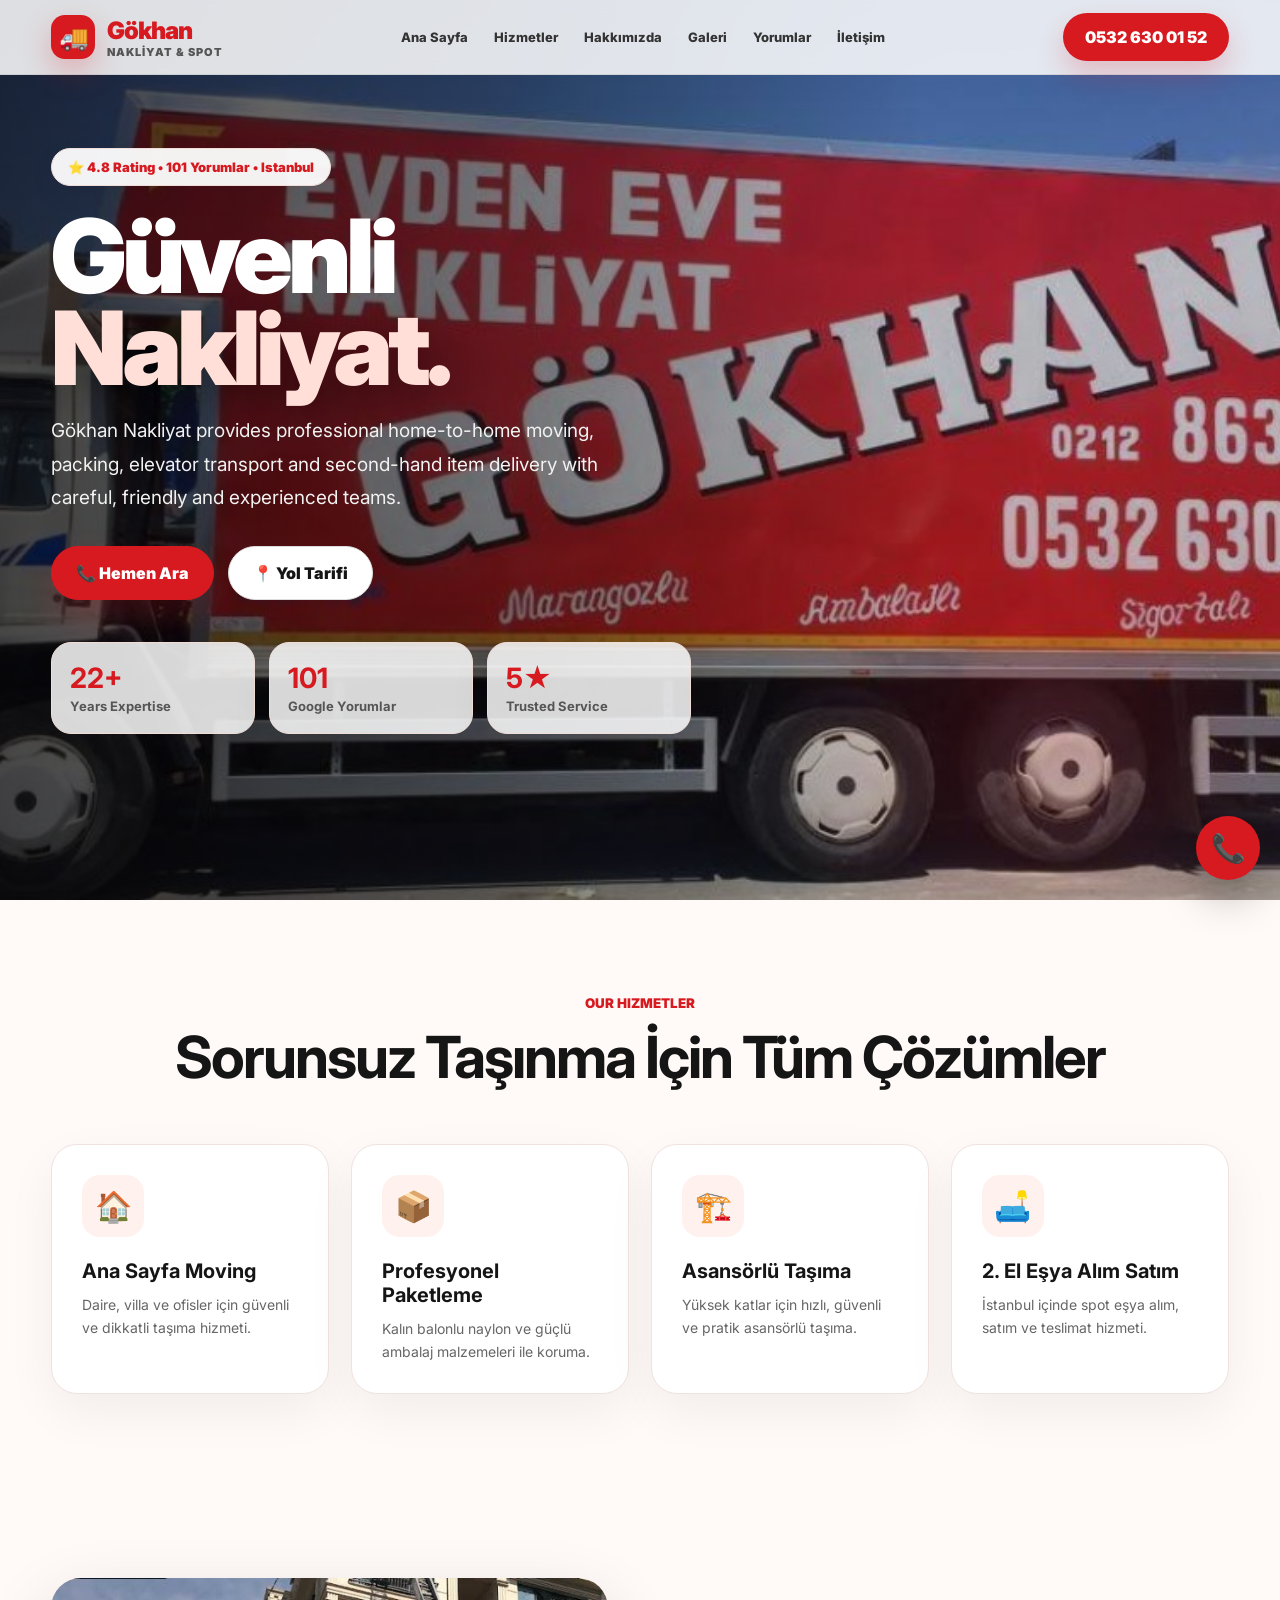
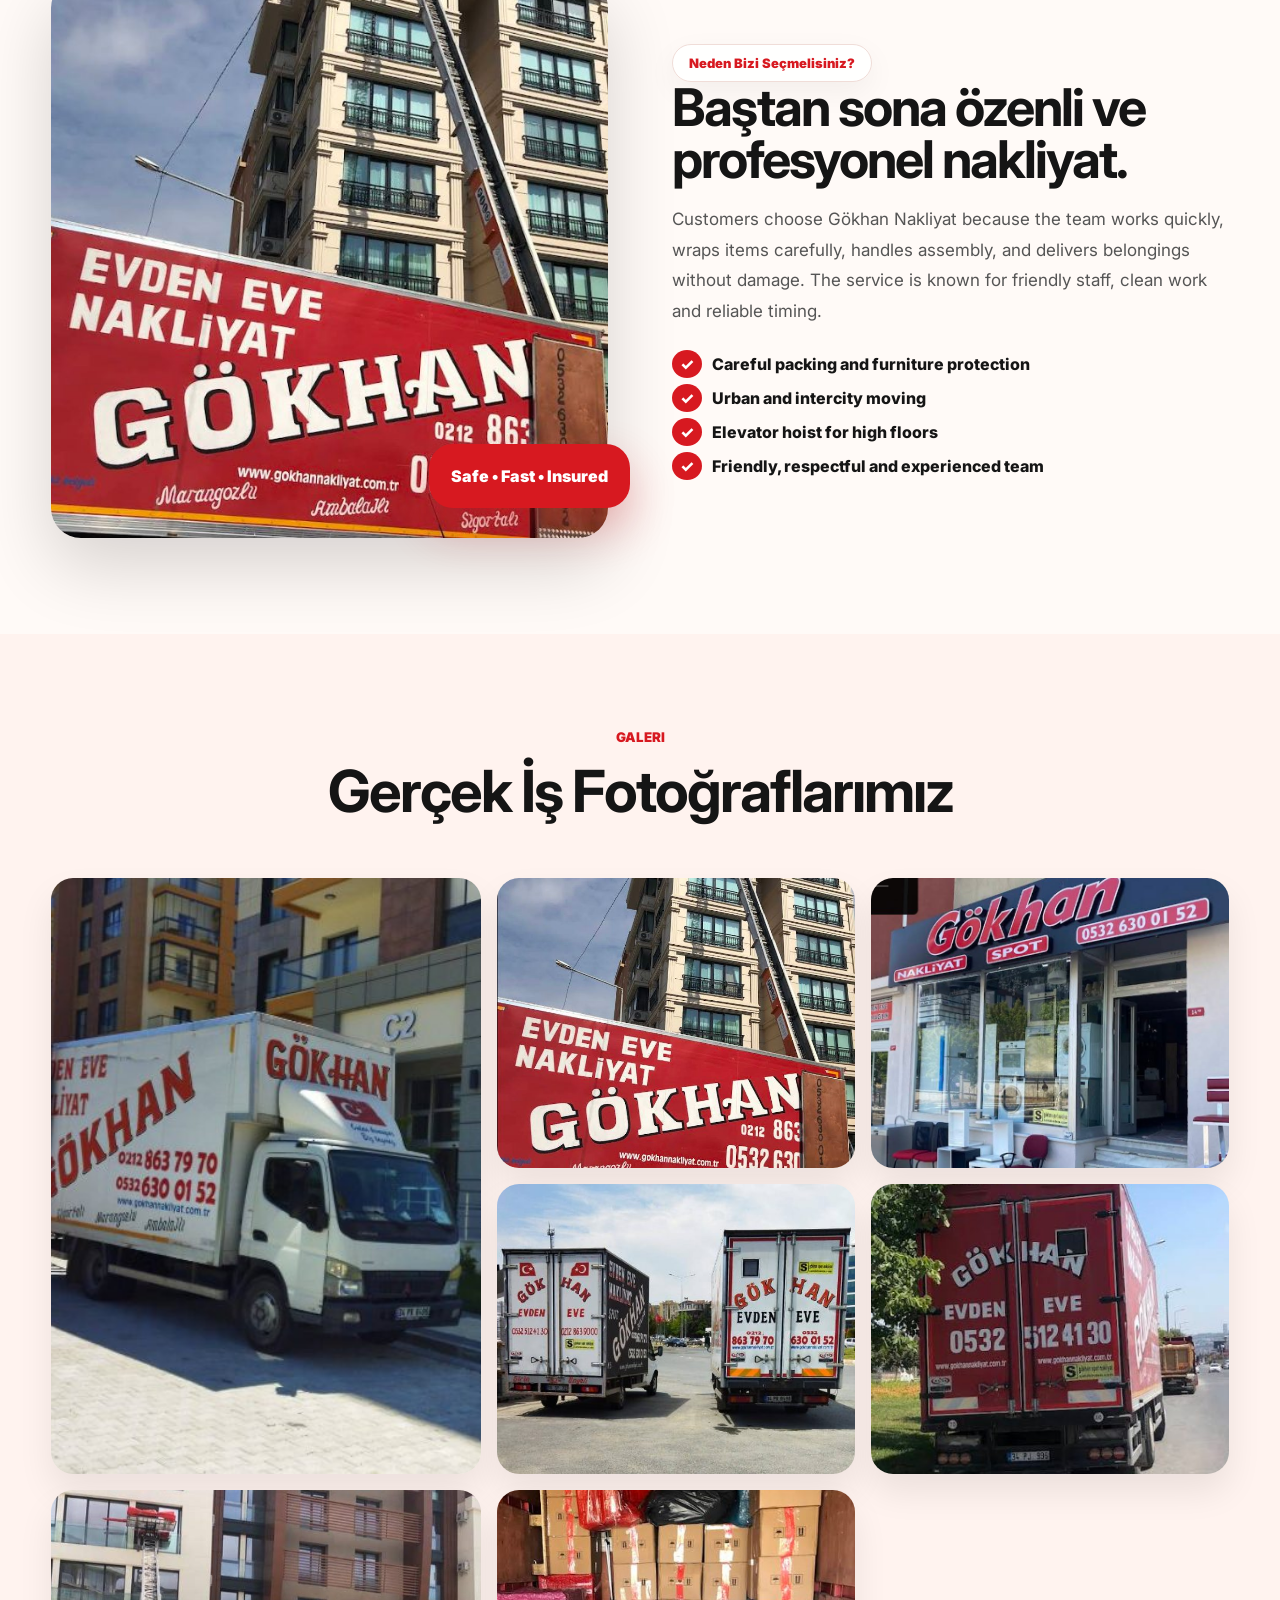
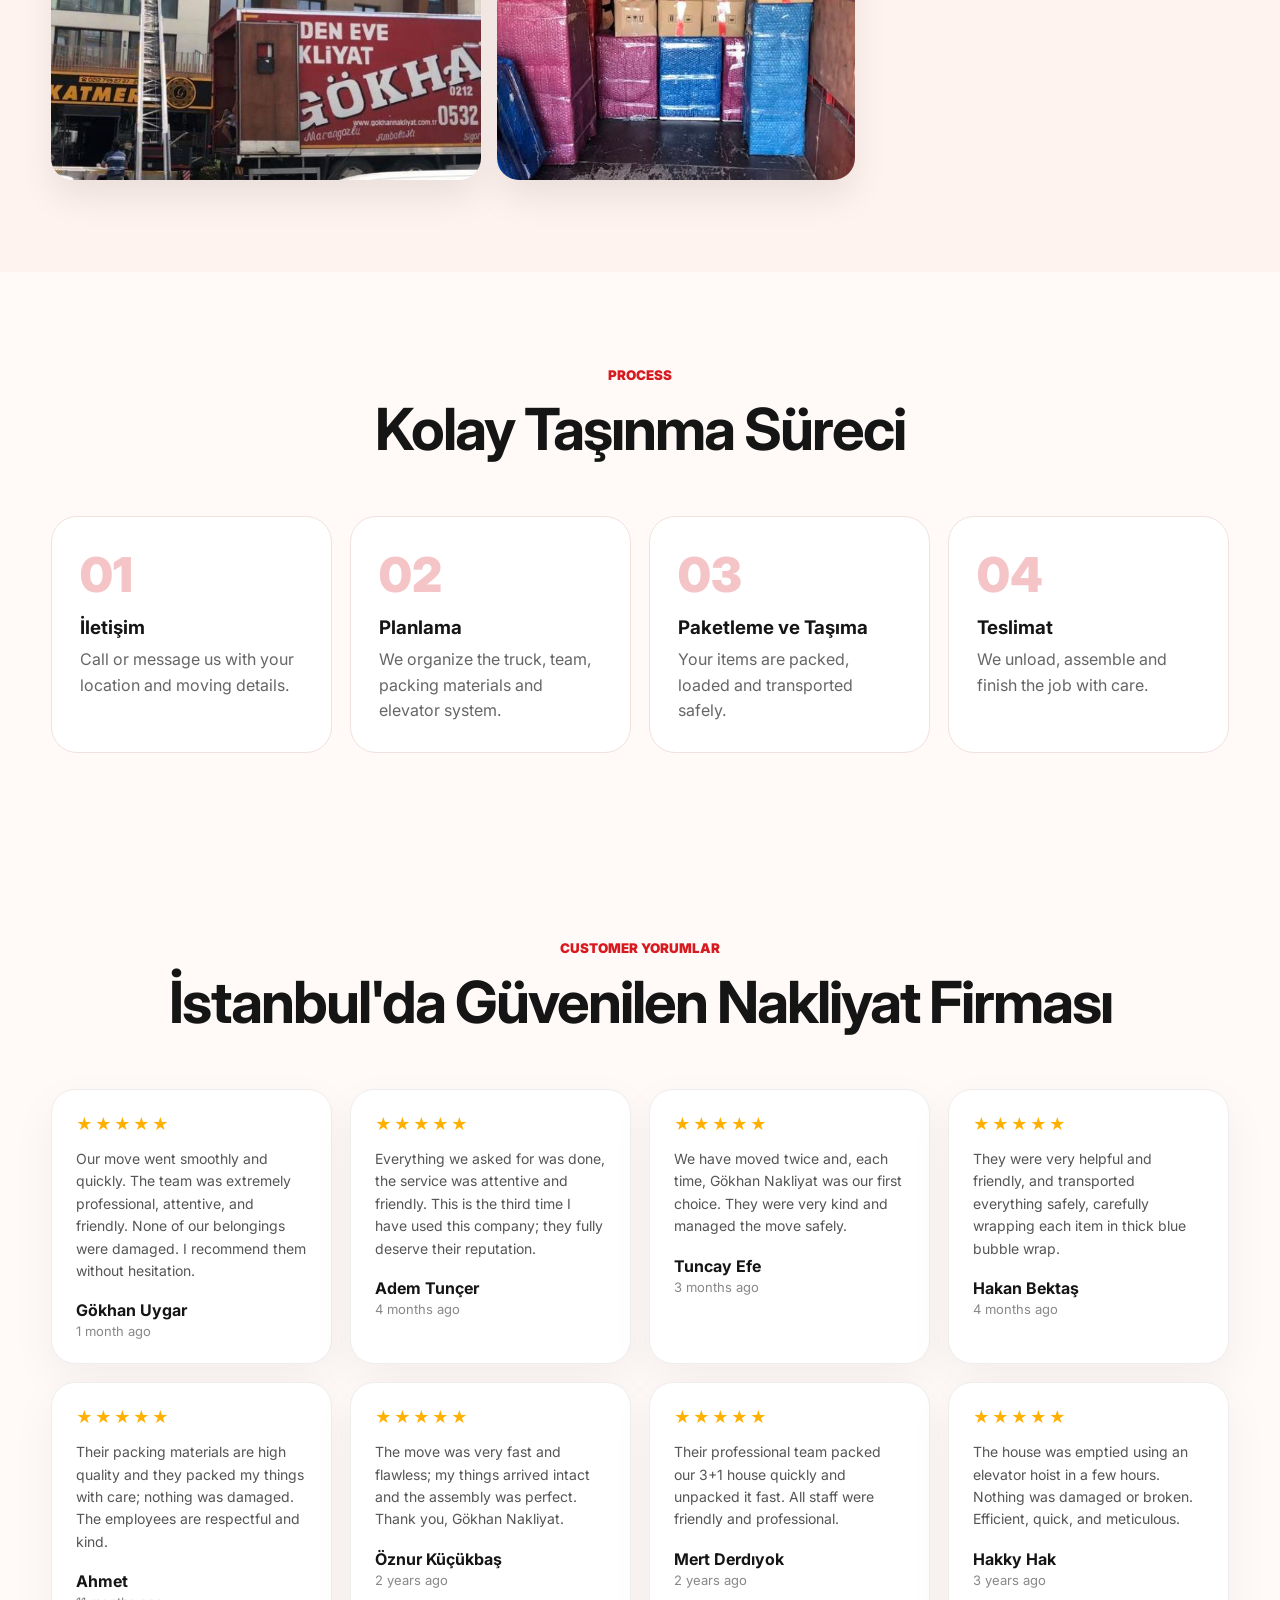
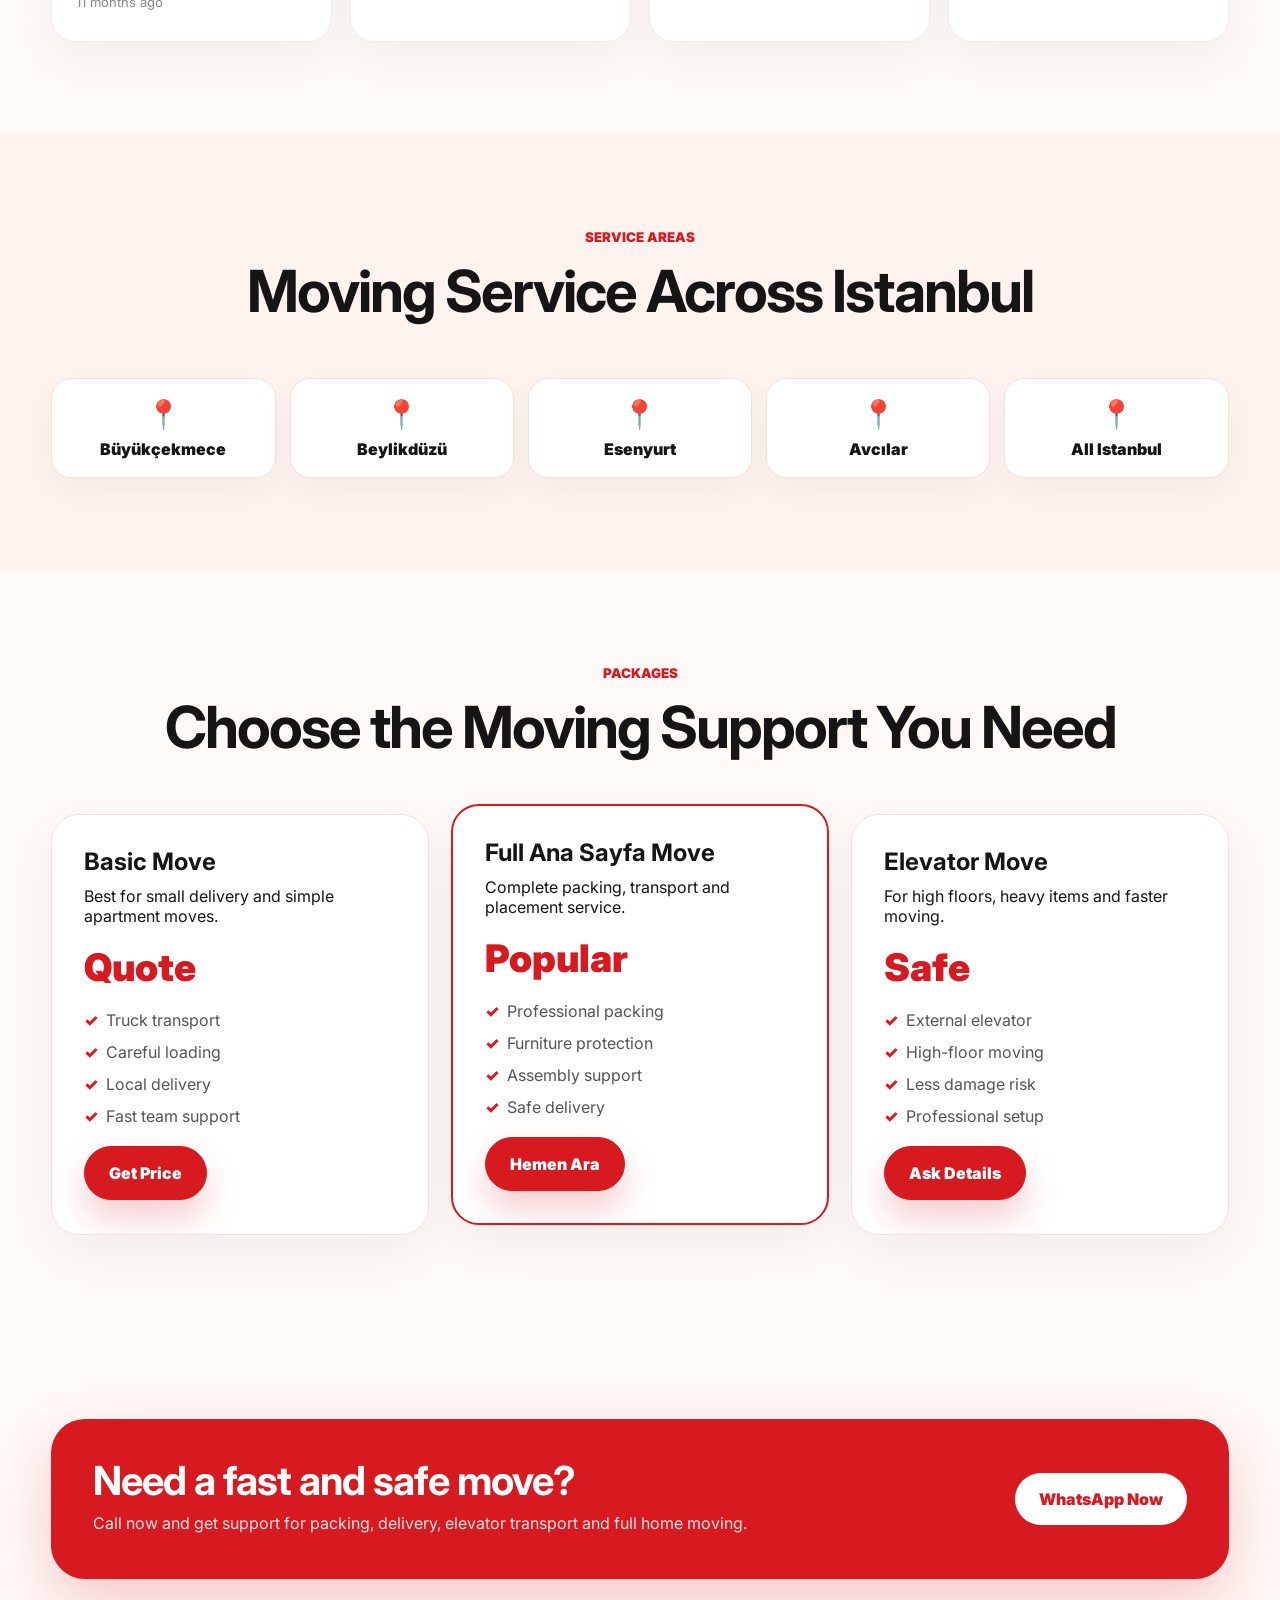
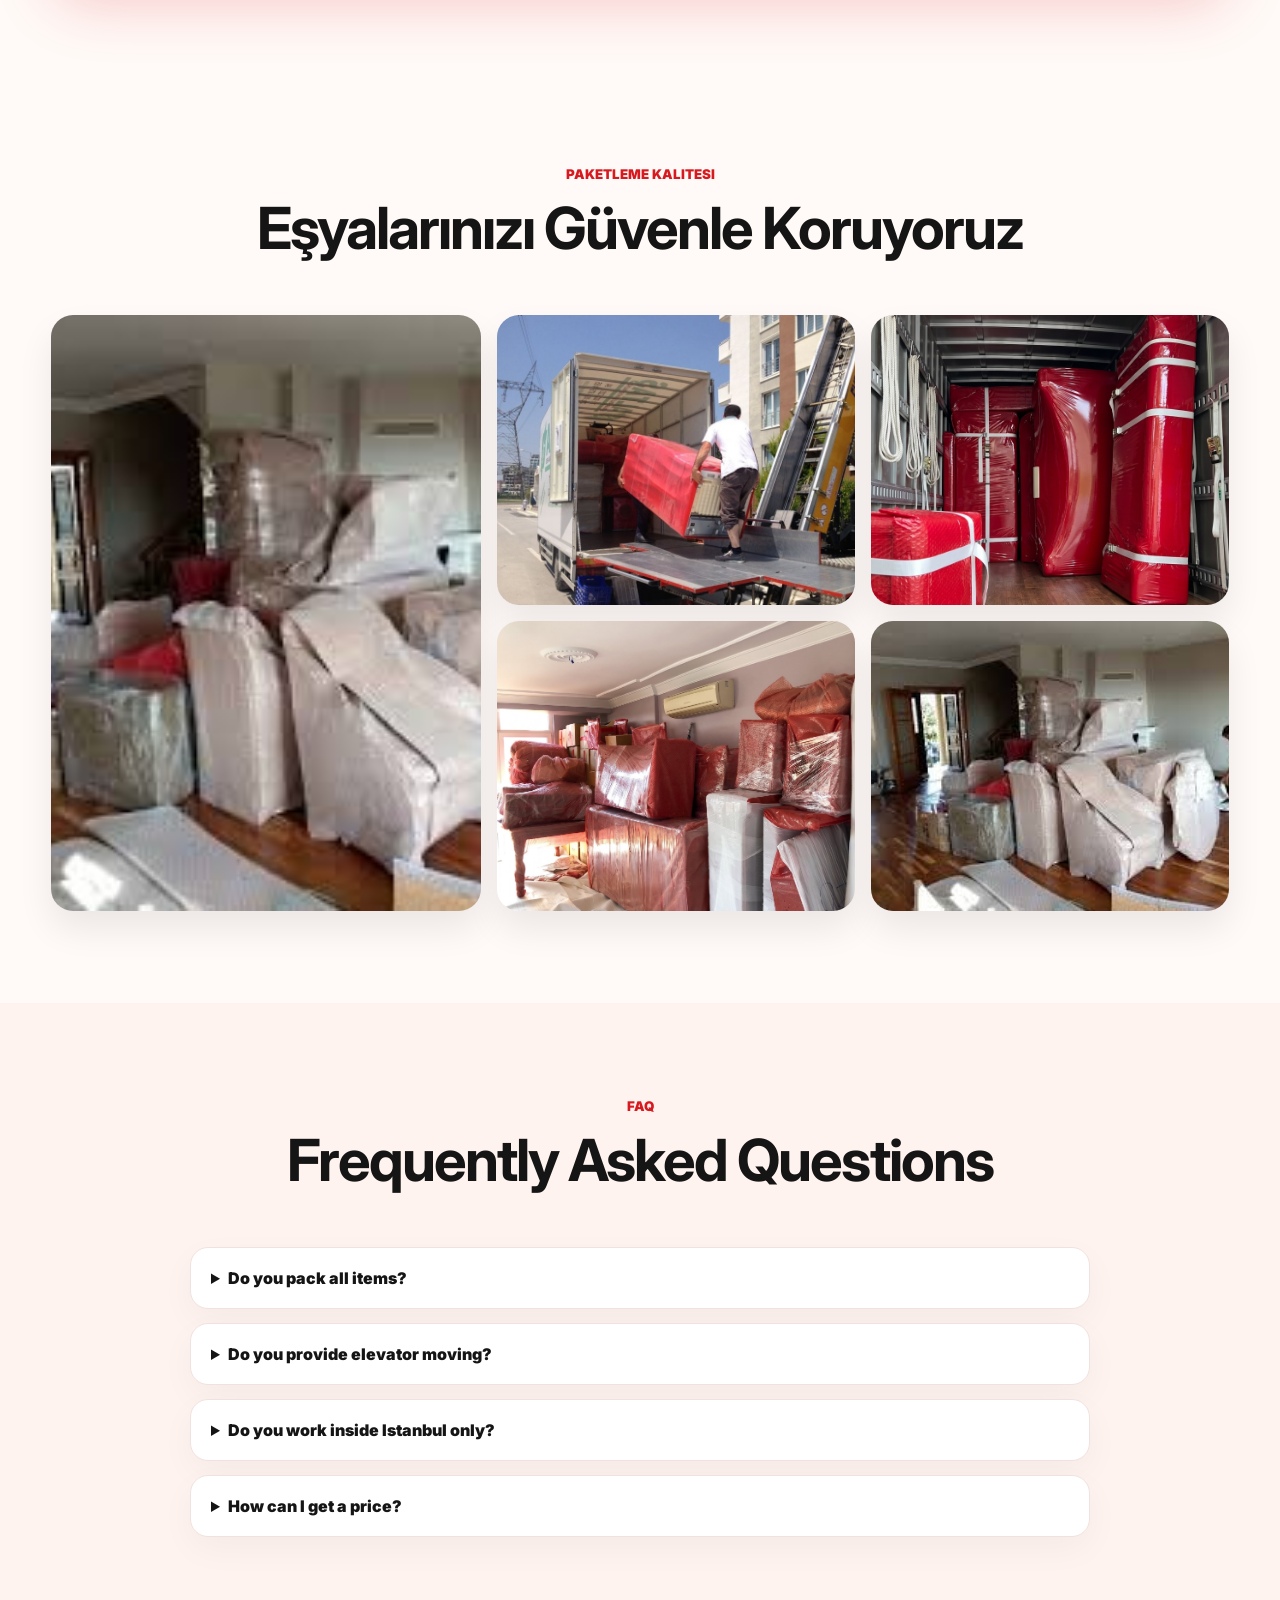
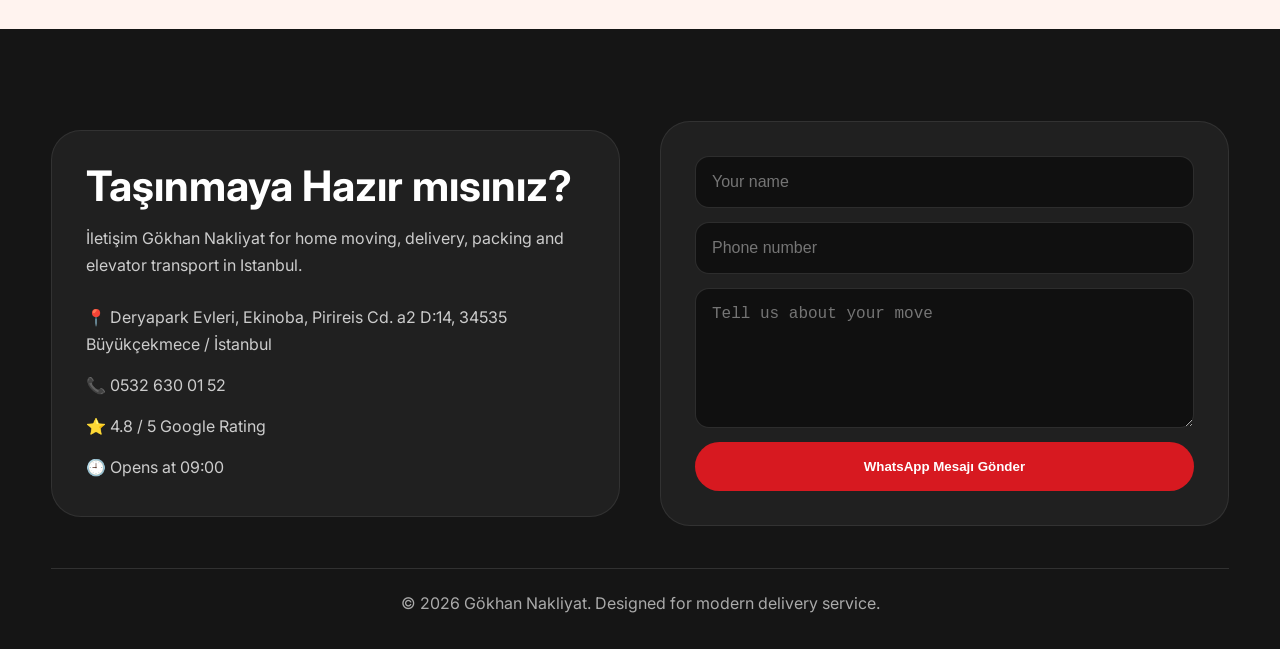
==== index.html @ d42da549 "Add files via upload" ====
<!DOCTYPE html>
<html lang="en">
<head>
<meta charset="UTF-8">
<meta name="viewport" content="width=device-width, initial-scale=1.0">
<title>Gökhan Nakliyat | Moving & Teslimaty Service</title>
<style>
@import url('https://fonts.googleapis.com/css2?family=Inter:wght@400;600;700;800;900&display=swap');
*{margin:0;padding:0;box-sizing:border-box}
html{scroll-behavior:smooth}
body{font-family:Inter,Arial,sans-serif;background:#fffaf7;color:#151515;overflow-x:hidden}
a{text-decoration:none;color:inherit}
.container{width:min(1180px,92%);margin:auto}
.progress{position:fixed;top:0;left:0;height:4px;width:0;background:linear-gradient(90deg,#d71920,#ffb000);z-index:100}
.navbar{position:fixed;top:0;left:0;width:100%;z-index:90;background:rgba(255,255,255,.86);backdrop-filter:blur(18px);border-bottom:1px solid rgba(0,0,0,.08)}
.nav{height:74px;display:flex;align-items:center;justify-content:space-between;gap:20px}
.logo{display:flex;align-items:center;gap:12px;font-weight:900;font-size:24px;color:#d71920;letter-spacing:-1px}
.logo-icon{width:44px;height:44px;border-radius:14px;background:#d71920;color:#fff;display:grid;place-items:center;box-shadow:0 12px 30px rgba(215,25,32,.25);animation:float 2.5s ease-in-out infinite}
.logo small{display:block;color:#555;font-size:11px;letter-spacing:1px}
.links{display:flex;gap:26px;font-size:13px;font-weight:800;color:#333}
.links a:hover{color:#d71920}
.phone{padding:14px 22px;border-radius:999px;background:#d71920;color:white;font-weight:900;box-shadow:0 14px 30px rgba(215,25,32,.22)}
.menu{display:none;border:0;background:#d71920;color:white;width:44px;height:44px;border-radius:13px;font-size:22px}
.hero{min-height:100vh;position:relative;display:flex;align-items:center;padding-top:74px;background:linear-gradient(90deg,rgba(0,0,0,.72) 0%,rgba(0,0,0,.52) 38%,rgba(0,0,0,.22) 72%),url('[data-uri]') center/cover no-repeat;overflow:hidden}
.hero::before{content:"";position:absolute;inset:auto -10% -20% auto;width:55vw;height:55vw;border-radius:50%;background:radial-gradient(circle,rgba(215,25,32,.18),transparent 60%);animation:pulse 5s infinite alternate}
.hero-content{position:relative;max-width:650px;padding:70px 0}
.kicker{display:inline-flex;gap:10px;align-items:center;background:rgba(255,255,255,.94);border:1px solid #f0ddd8;border-radius:999px;padding:10px 16px;color:#d71920;font-weight:900;font-size:13px;box-shadow:0 10px 30px rgba(0,0,0,.05)}
h1{font-size:clamp(52px,8vw,104px);line-height:.9;letter-spacing:-5px;margin:24px 0 20px;font-weight:900}
h1{color:#fff}h1 span{color:#ffdfd8;display:block;text-shadow:0 12px 40px rgba(0,0,0,.35)}
.hero p{font-size:19px;line-height:1.75;color:#f1f1f1;max-width:560px}
.actions{display:flex;gap:14px;margin-top:32px;flex-wrap:wrap}
.btn{display:inline-flex;align-items:center;justify-content:center;gap:10px;padding:16px 24px;border-radius:999px;font-weight:900;border:1px solid #ddd;background:white;transition:.25s}
.btn.primary{background:#d71920;color:white;border-color:#d71920;box-shadow:0 18px 35px rgba(215,25,32,.22)}
.btn:hover{transform:translateY(-4px)}
.stats{display:grid;grid-template-columns:repeat(3,1fr);gap:14px;margin-top:42px;max-width:640px}
.stat{background:rgba(255,255,255,.84);border:1px solid #f0ddd8;border-radius:20px;padding:18px;box-shadow:0 18px 45px rgba(0,0,0,.06)}
.stat strong{display:block;font-size:28px;color:#d71920}.stat span{color:#555;font-weight:700;font-size:13px}
section{padding:92px 0}
.title{text-align:center;margin-bottom:52px}.title small{color:#d71920;font-weight:900;text-transform:uppercase}.title h2{font-size:clamp(34px,5vw,58px);letter-spacing:-2px;margin-top:10px}
.services{display:grid;grid-template-columns:repeat(4,1fr);gap:22px}
.service{background:white;border:1px solid #f0e2df;border-radius:26px;padding:30px;box-shadow:0 18px 50px rgba(0,0,0,.055);transition:.3s}
.service:hover{transform:translateY(-12px);box-shadow:0 30px 60px rgba(215,25,32,.12)}
.icon{width:62px;height:62px;border-radius:18px;background:#fff1ee;color:#d71920;display:grid;place-items:center;font-size:30px;margin-bottom:22px}
.service h3{font-size:20px;margin-bottom:10px}.service p{color:#666;line-height:1.65;font-size:14px}
.about{display:grid;grid-template-columns:1fr 1fr;gap:64px;align-items:center}
.about-img{position:relative}.about-img img{width:100%;height:560px;object-fit:cover;border-radius:30px;box-shadow:0 28px 70px rgba(0,0,0,.16)}
.badge{position:absolute;right:-22px;bottom:34px;background:#d71920;color:white;border-radius:24px;padding:22px;box-shadow:0 20px 45px rgba(215,25,32,.3);font-weight:900}
.about h2{font-size:52px;line-height:1;letter-spacing:-2px;margin-bottom:18px}.about p{color:#555;line-height:1.8;font-size:17px}
.checks{display:grid;gap:14px;margin-top:28px}.checks li{list-style:none;font-weight:800}.checks li::before{content:"✓";background:#d71920;color:white;border-radius:50%;padding:4px 8px;margin-right:10px}
.gallery-wrap{background:#fff3ef}
.gallery{display:grid;grid-template-columns:1.2fr 1fr 1fr;gap:16px}
.gallery img{width:100%;height:290px;object-fit:cover;border-radius:22px;box-shadow:0 18px 35px rgba(0,0,0,.08);transition:.35s}
.gallery img:first-child{grid-row:span 2;height:596px}
.gallery img:hover{transform:scale(1.035);box-shadow:0 28px 60px rgba(0,0,0,.16)}
.process{display:grid;grid-template-columns:repeat(4,1fr);gap:18px}
.step{position:relative;background:#fff;border:1px solid #f0e2df;border-radius:26px;padding:28px;min-height:220px}
.num{font-size:48px;color:#d71920;font-weight:900;opacity:.25}.step h3{margin:12px 0 8px}.step p{color:#666;line-height:1.6}
.reviews{display:grid;grid-template-columns:repeat(4,1fr);gap:18px}
.review{background:white;border:1px solid #eee;border-radius:24px;padding:24px;box-shadow:0 16px 45px rgba(0,0,0,.05);min-height:260px;transition:.3s}
.review:hover{transform:translateY(-10px)}.stars{color:#ffb000;letter-spacing:2px;margin-bottom:14px}.review p{color:#555;line-height:1.6;font-size:14px}.review-foot{margin-top:18px;display:grid;gap:3px}.review-foot span{color:#888;font-size:13px}
.contact{background:#151515;color:white;padding-bottom:36px}
.contact-grid{display:grid;grid-template-columns:1fr 1fr;gap:40px;align-items:center}
.contact-card{background:#202020;border:1px solid rgba(255,255,255,.08);border-radius:30px;padding:34px}
.contact-card h2{font-size:42px;line-height:1;margin-bottom:18px}.contact-card p{color:#ccc;line-height:1.7}
.info{display:grid;gap:14px;margin-top:24px;color:#eee}
.form{display:grid;gap:14px}input,textarea{width:100%;padding:16px;border-radius:14px;border:1px solid rgba(255,255,255,.12);background:#101010;color:white;font-size:16px}textarea{min-height:140px}button{border:0;border-radius:999px;padding:17px;background:#d71920;color:white;font-weight:900;cursor:pointer}
footer{margin-top:42px;padding-top:24px;border-top:1px solid rgba(255,255,255,.12);color:#aaa;text-align:center}
.float-call{position:fixed;right:20px;bottom:20px;z-index:95;width:64px;height:64px;border-radius:50%;background:#d71920;color:white;display:grid;place-items:center;font-size:28px;box-shadow:0 0 0 0 rgba(215,25,32,.55),0 18px 40px rgba(0,0,0,.25);animation:ring 1.8s infinite}
.reveal{opacity:0;transform:translateY(38px);transition:.8s cubic-bezier(.2,.8,.2,1)}.reveal.show{opacity:1;transform:translateY(0)}
@keyframes float{0%,100%{transform:translateY(0)}50%{transform:translateY(-7px)}}
@keyframes pulse{from{transform:scale(.9);opacity:.55}to{transform:scale(1.08);opacity:1}}
@keyframes ring{70%{box-shadow:0 0 0 22px rgba(215,25,32,0),0 18px 40px rgba(0,0,0,.25)}}
@media(max-width:900px){
 .links{position:absolute;top:74px;left:16px;right:16px;display:grid;padding:14px;background:white;border:1px solid #eee;border-radius:20px;box-shadow:0 20px 45px rgba(0,0,0,.12);opacity:0;pointer-events:none;transform:translateY(-12px);transition:.25s}
 .links.open{opacity:1;pointer-events:auto;transform:translateY(0)}.links a{padding:13px;border-radius:12px;background:#fff3ef}.menu{display:block}.phone{display:none}
 .hero{background:linear-gradient(180deg,rgba(0,0,0,.25) 0%,rgba(0,0,0,.55) 46%,rgba(0,0,0,.82) 100%),url('[data-uri]') center top/cover no-repeat;align-items:flex-end;min-height:100vh}
 .hero-content{padding:340px 0 45px}h1{font-size:48px;letter-spacing:-2px}.hero p{font-size:15px}
 .actions{display:grid}.btn{width:100%}.stats{grid-template-columns:1fr 1fr}section{padding:60px 0}
 .services,.process,.reviews{grid-template-columns:1fr}.about,.contact-grid{grid-template-columns:1fr;gap:28px}.about h2{font-size:36px}.about-img img{height:420px}.badge{right:14px;bottom:14px}
 .gallery{grid-template-columns:1fr}.gallery img,.gallery img:first-child{height:250px;grid-row:auto}
 .reviews{display:flex;overflow-x:auto;scroll-snap-type:x mandatory;padding-bottom:14px}.review{flex:0 0 86%;scroll-snap-align:start}
}
@media(max-width:420px){.container{width:min(100% - 28px,520px)}.hero-content{padding-top:285px}.stats{grid-template-columns:1fr}.title h2{font-size:30px}}

.areas{display:grid;grid-template-columns:repeat(5,1fr);gap:14px}
.area{background:white;border:1px solid #f0e2df;border-radius:20px;padding:18px;text-align:center;font-weight:900;box-shadow:0 12px 35px rgba(0,0,0,.04)}
.area span{display:block;font-size:28px;margin-bottom:8px}
.pricing{display:grid;grid-template-columns:repeat(3,1fr);gap:22px}
.price-card{background:white;border:1px solid #f0e2df;border-radius:28px;padding:32px;box-shadow:0 18px 50px rgba(0,0,0,.055);position:relative;overflow:hidden}
.price-card.featured{border:2px solid #d71920;transform:translateY(-10px)}
.price-card h3{font-size:24px;margin-bottom:10px}.price-card .price{font-size:38px;font-weight:900;color:#d71920;margin:18px 0}.price-card ul{display:grid;gap:12px;margin:20px 0}.price-card li{list-style:none;color:#555}.price-card li:before{content:'✓';color:#d71920;font-weight:900;margin-right:8px}
.faq{display:grid;gap:14px;max-width:900px;margin:auto}
.faq details{background:white;border:1px solid #f0e2df;border-radius:18px;padding:20px;box-shadow:0 12px 35px rgba(0,0,0,.04)}
.faq summary{font-weight:900;cursor:pointer}.faq p{margin-top:12px;color:#555;line-height:1.7}
.cta-strip{background:#d71920;color:white;border-radius:34px;padding:42px;display:flex;align-items:center;justify-content:space-between;gap:25px;box-shadow:0 24px 60px rgba(215,25,32,.22)}
.cta-strip h2{font-size:40px;line-height:1;letter-spacing:-1px}.cta-strip p{color:#ffe5e5;margin-top:10px;line-height:1.6}
.cta-strip .btn{background:white;color:#d71920;border:0;white-space:nowrap}
@media(max-width:900px){.areas{grid-template-columns:1fr 1fr}.pricing{grid-template-columns:1fr}.price-card.featured{transform:none}.cta-strip{display:grid;text-align:center}.cta-strip h2{font-size:30px}}


/* FINAL MOBILE HERO FIX: clear top truck image + structured content */
@media(max-width:760px){
  .navbar{background:rgba(255,255,255,.96)}
  .nav{height:66px}
  .hero{
    min-height:auto !important;
    display:block !important;
    padding-top:66px !important;
    background:none !important;
    background-color:#fffaf7 !important;
    overflow:visible !important;
  }
  .hero::before{
    content:"" !important;
    position:relative !important;
    display:block !important;
    inset:auto !important;
    width:100% !important;
    height:360px !important;
    border-radius:0 0 30px 30px !important;
    background:
      linear-gradient(180deg,rgba(0,0,0,.03),rgba(0,0,0,.18)),
      url('[data-uri]') center center/cover no-repeat !important;
    filter:blur(0px) !important;
    animation:none !important;
    box-shadow:0 22px 45px rgba(0,0,0,.16);
  }
  .hero::after{
    display:none !important;
  }
  .hero .container{
    width:100% !important;
  }
  .hero-content{
    width:calc(100% - 28px) !important;
    max-width:520px !important;
    margin:-64px auto 0 !important;
    padding:24px 18px 34px !important;
    background:rgba(255,255,255,.96);
    border:1px solid #f0e2df;
    border-radius:26px;
    box-shadow:0 24px 60px rgba(0,0,0,.16);
  }
  .hero h1{
    color:#151515 !important;
    font-size:42px !important;
    line-height:.96 !important;
    letter-spacing:-2px !important;
    margin:16px 0 14px !important;
  }
  .hero h1 span{
    color:#d71920 !important;
    text-shadow:none !important;
  }
  .hero p{
    color:#444 !important;
    font-size:15px !important;
    line-height:1.65 !important;
  }
  .kicker{
    font-size:11px !important;
    padding:9px 12px !important;
    box-shadow:none !important;
  }
  .actions{
    display:grid !important;
    grid-template-columns:1fr !important;
    gap:10px !important;
    margin-top:22px !important;
  }
  .stats{
    grid-template-columns:1fr 1fr 1fr !important;
    gap:8px !important;
    margin-top:20px !important;
  }
  .stat{
    border-radius:16px !important;
    padding:12px 8px !important;
    text-align:center !important;
  }
  .stat strong{
    font-size:22px !important;
  }
  .stat span{
    font-size:10px !important;
  }
  .title h2{
    font-size:30px !important;
    line-height:1.08 !important;
  }
  section{
    padding:54px 0 !important;
  }
  .services,
  .process,
  .pricing,
  .contact-grid{
    grid-template-columns:1fr !important;
  }
  .service{
    display:grid !important;
    grid-template-columns:62px 1fr !important;
    gap:14px !important;
    align-items:center !important;
    padding:18px !important;
  }
  .service .icon{
    margin:0 !important;
    width:56px !important;
    height:56px !important;
  }
  .about{
    grid-template-columns:1fr !important;
  }
  .about-img img{
    height:330px !important;
    border-radius:22px !important;
  }
  .gallery{
    grid-template-columns:1fr !important;
  }
  .gallery img,
  .gallery img:first-child{
    height:245px !important;
    grid-row:auto !important;
    object-fit:cover !important;
  }
  .reviews{
    display:flex !important;
    overflow-x:auto !important;
    gap:14px !important;
    scroll-snap-type:x mandatory !important;
    padding-bottom:14px !important;
  }
  .review{
    flex:0 0 86% !important;
    scroll-snap-align:start !important;
  }
  .cta-strip{
    padding:28px 18px !important;
    border-radius:24px !important;
  }
  .cta-strip h2{
    font-size:28px !important;
  }
  .float-call{
    width:58px !important;
    height:58px !important;
    right:16px !important;
    bottom:16px !important;
  }
}

@media(max-width:390px){
  .hero::before{
    height:285px !important;
  }
  .hero-content{
    margin-top:-52px !important;
  }
  .hero h1{
    font-size:36px !important;
  }
  .stats{
    grid-template-columns:1fr !important;
  }
}


/* SERVICE CARD MOBILE TEXT FIX */
@media(max-width:760px){
  #services .title small{
    color:#d71920 !important;
    font-size:12px !important;
    letter-spacing:.8px !important;
  }
  #services .title h2{
    color:#151515 !important;
    font-size:29px !important;
    line-height:1.12 !important;
    max-width:340px !important;
    margin:10px auto 0 !important;
  }
  #services .service{
    background:#fff !important;
    border:1px solid #f1ded9 !important;
    box-shadow:0 14px 38px rgba(0,0,0,.07) !important;
  }
  #services .service h3{
    font-size:17px !important;
    line-height:1.2 !important;
    color:#151515 !important;
    margin-bottom:5px !important;
  }
  #services .service p{
    color:#555 !important;
    font-size:13px !important;
    line-height:1.55 !important;
  }
}

</style>
</head>
<body>
<div class="progress" id="progress"></div>
<a class="float-call" href="tel:+905326300152">📞</a>
<header class="navbar">
  <div class="container nav">
    <a class="logo" href="#"><div class="logo-icon">🚚</div><div>Gökhan<small>NAKLİYAT & SPOT</small></div></a>
    <button class="menu" id="menu">☰</button>
    <nav class="links" id="links">
      <a href="#home">Ana Sayfa</a><a href="#services">Hizmetler</a><a href="#about">Hakkımızda</a><a href="#gallery">Galeri</a><a href="#reviews">Yorumlar</a><a href="#contact">İletişim</a>
    </nav>
    <a class="phone" href="tel:+905326300152">0532 630 01 52</a>
  </div>
</header>

<main>
<section class="hero" id="home">
  <div class="container">
    <div class="hero-content reveal">
      <div class="kicker">⭐ 4.8 Rating • 101 Yorumlar • Istanbul</div>
      <h1>Güvenli <span>Nakliyat.</span></h1>
      <p>Gökhan Nakliyat provides professional home-to-home moving, packing, elevator transport and second-hand item delivery with careful, friendly and experienced teams.</p>
      <div class="actions">
        <a class="btn primary" href="tel:+905326300152">📞 Hemen Ara</a>
        <a class="btn" href="https://maps.google.com/?q=G%C3%B6khan+nakliyat+spot+2+el+e%C5%9Fya+al%C4%B1m+sat%C4%B1m" target="_blank">📍 Yol Tarifi</a>
      </div>
      <div class="stats">
        <div class="stat"><strong>22+</strong><span>Years Expertise</span></div>
        <div class="stat"><strong>101</strong><span>Google Yorumlar</span></div>
        <div class="stat"><strong>5★</strong><span>Trusted Service</span></div>
      </div>
    </div>
  </div>
</section>

<section id="services">
 <div class="container">
  <div class="title reveal"><small>Our Hizmetler</small><h2>Sorunsuz Taşınma İçin Tüm Çözümler</h2></div>
  <div class="services">
    <article class="service reveal"><div class="icon">🏠</div><h3>Ana Sayfa Moving</h3><p>Daire, villa ve ofisler için güvenli ve dikkatli taşıma hizmeti.</p></article>
    <article class="service reveal"><div class="icon">📦</div><h3>Profesyonel Paketleme</h3><p>Kalın balonlu naylon ve güçlü ambalaj malzemeleri ile koruma.</p></article>
    <article class="service reveal"><div class="icon">🏗️</div><h3>Asansörlü Taşıma</h3><p>Yüksek katlar için hızlı, güvenli ve pratik asansörlü taşıma.</p></article>
    <article class="service reveal"><div class="icon">🛋️</div><h3>2. El Eşya Alım Satım</h3><p>İstanbul içinde spot eşya alım, satım ve teslimat hizmeti.</p></article>
  </div>
 </div>
</section>

<section id="about">
 <div class="container about">
  <div class="about-img reveal">
    <img src="[data-uri]" alt="Gökhan Nakliyat truck with elevator service">
    <div class="badge">Safe • Fast • Insured</div>
  </div>
  <div class="reveal">
    <div class="kicker">Neden Bizi Seçmelisiniz?</div>
    <h2>Baştan sona özenli ve profesyonel nakliyat.</h2>
    <p>Customers choose Gökhan Nakliyat because the team works quickly, wraps items carefully, handles assembly, and delivers belongings without damage. The service is known for friendly staff, clean work and reliable timing.</p>
    <ul class="checks">
      <li>Careful packing and furniture protection</li>
      <li>Urban and intercity moving</li>
      <li>Elevator hoist for high floors</li>
      <li>Friendly, respectful and experienced team</li>
    </ul>
  </div>
 </div>
</section>

<section class="gallery-wrap" id="gallery">
 <div class="container">
  <div class="title reveal"><small>Galeri</small><h2>Gerçek İş Fotoğraflarımız</h2></div>
  <div class="gallery"><img class="reveal" src="[data-uri]" alt="Gökhan Nakliyat service photo">
<img class="reveal" src="[data-uri]" alt="Gökhan Nakliyat service photo">
<img class="reveal" src="[data-uri]" alt="Gökhan Nakliyat service photo">
<img class="reveal" src="[data-uri]" alt="Gökhan Nakliyat service photo">
<img class="reveal" src="[data-uri]" alt="Gökhan Nakliyat service photo">
<img class="reveal" src="[data-uri]" alt="Gökhan Nakliyat service photo">
<img class="reveal" src="[data-uri]" alt="Gökhan Nakliyat service photo"></div>
 </div>
</section>

<section>
 <div class="container">
  <div class="title reveal"><small>Process</small><h2>Kolay Taşınma Süreci</h2></div>
  <div class="process">
    <div class="step reveal"><div class="num">01</div><h3>İletişim</h3><p>Call or message us with your location and moving details.</p></div>
    <div class="step reveal"><div class="num">02</div><h3>Planlama</h3><p>We organize the truck, team, packing materials and elevator system.</p></div>
    <div class="step reveal"><div class="num">03</div><h3>Paketleme ve Taşıma</h3><p>Your items are packed, loaded and transported safely.</p></div>
    <div class="step reveal"><div class="num">04</div><h3>Teslimat</h3><p>We unload, assemble and finish the job with care.</p></div>
  </div>
 </div>
</section>

<section id="reviews">
 <div class="container">
  <div class="title reveal"><small>Customer Yorumlar</small><h2>İstanbul'da Güvenilen Nakliyat Firması</h2></div>
  <div class="reviews">
      <article class="review reveal">
        <div class="stars">★★★★★</div>
        <p>Our move went smoothly and quickly. The team was extremely professional, attentive, and friendly. None of our belongings were damaged. I recommend them without hesitation.</p>
        <div class="review-foot"><strong>Gökhan Uygar</strong><span>1 month ago</span></div>
      </article>

      <article class="review reveal">
        <div class="stars">★★★★★</div>
        <p>Everything we asked for was done, the service was attentive and friendly. This is the third time I have used this company; they fully deserve their reputation.</p>
        <div class="review-foot"><strong>Adem Tunçer</strong><span>4 months ago</span></div>
      </article>

      <article class="review reveal">
        <div class="stars">★★★★★</div>
        <p>We have moved twice and, each time, Gökhan Nakliyat was our first choice. They were very kind and managed the move safely.</p>
        <div class="review-foot"><strong>Tuncay Efe</strong><span>3 months ago</span></div>
      </article>

      <article class="review reveal">
        <div class="stars">★★★★★</div>
        <p>They were very helpful and friendly, and transported everything safely, carefully wrapping each item in thick blue bubble wrap.</p>
        <div class="review-foot"><strong>Hakan Bektaş</strong><span>4 months ago</span></div>
      </article>

      <article class="review reveal">
        <div class="stars">★★★★★</div>
        <p>Their packing materials are high quality and they packed my things with care; nothing was damaged. The employees are respectful and kind.</p>
        <div class="review-foot"><strong>Ahmet</strong><span>11 months ago</span></div>
      </article>

      <article class="review reveal">
        <div class="stars">★★★★★</div>
        <p>The move was very fast and flawless; my things arrived intact and the assembly was perfect. Thank you, Gökhan Nakliyat.</p>
        <div class="review-foot"><strong>Öznur Küçükbaş</strong><span>2 years ago</span></div>
      </article>

      <article class="review reveal">
        <div class="stars">★★★★★</div>
        <p>Their professional team packed our 3+1 house quickly and unpacked it fast. All staff were friendly and professional.</p>
        <div class="review-foot"><strong>Mert Derdıyok</strong><span>2 years ago</span></div>
      </article>

      <article class="review reveal">
        <div class="stars">★★★★★</div>
        <p>The house was emptied using an elevator hoist in a few hours. Nothing was damaged or broken. Efficient, quick, and meticulous.</p>
        <div class="review-foot"><strong>Hakky Hak</strong><span>3 years ago</span></div>
      </article></div>
 </div>
</section>


<section class="gallery-wrap" id="areas">
 <div class="container">
  <div class="title reveal"><small>Service Areas</small><h2>Moving Service Across Istanbul</h2></div>
  <div class="areas">
    <div class="area reveal"><span>📍</span>Büyükçekmece</div>
    <div class="area reveal"><span>📍</span>Beylikdüzü</div>
    <div class="area reveal"><span>📍</span>Esenyurt</div>
    <div class="area reveal"><span>📍</span>Avcılar</div>
    <div class="area reveal"><span>📍</span>All Istanbul</div>
  </div>
 </div>
</section>

<section id="packages">
 <div class="container">
  <div class="title reveal"><small>Packages</small><h2>Choose the Moving Support You Need</h2></div>
  <div class="pricing">
    <article class="price-card reveal">
      <h3>Basic Move</h3>
      <p>Best for small delivery and simple apartment moves.</p>
      <div class="price">Quote</div>
      <ul>
        <li>Truck transport</li>
        <li>Careful loading</li>
        <li>Local delivery</li>
        <li>Fast team support</li>
      </ul>
      <a class="btn primary" href="tel:+905326300152">Get Price</a>
    </article>
    <article class="price-card featured reveal">
      <h3>Full Ana Sayfa Move</h3>
      <p>Complete packing, transport and placement service.</p>
      <div class="price">Popular</div>
      <ul>
        <li>Professional packing</li>
        <li>Furniture protection</li>
        <li>Assembly support</li>
        <li>Safe delivery</li>
      </ul>
      <a class="btn primary" href="tel:+905326300152">Hemen Ara</a>
    </article>
    <article class="price-card reveal">
      <h3>Elevator Move</h3>
      <p>For high floors, heavy items and faster moving.</p>
      <div class="price">Safe</div>
      <ul>
        <li>External elevator</li>
        <li>High-floor moving</li>
        <li>Less damage risk</li>
        <li>Professional setup</li>
      </ul>
      <a class="btn primary" href="tel:+905326300152">Ask Details</a>
    </article>
  </div>
 </div>
</section>

<section>
 <div class="container">
  <div class="cta-strip reveal">
    <div>
      <h2>Need a fast and safe move?</h2>
      <p>Call now and get support for packing, delivery, elevator transport and full home moving.</p>
    </div>
    <a class="btn" href="https://wa.me/905326300152" target="_blank">WhatsApp Now</a>
  </div>
 </div>
</section>


<section>
<div class="container">
<div class="title reveal"><small>Paketleme Kalitesi</small><h2>Eşyalarınızı Güvenle Koruyoruz</h2></div>
<div class="gallery">
<img class="reveal" src="[data-uri]">
<img class="reveal" src="[data-uri]">
<img class="reveal" src="[data-uri]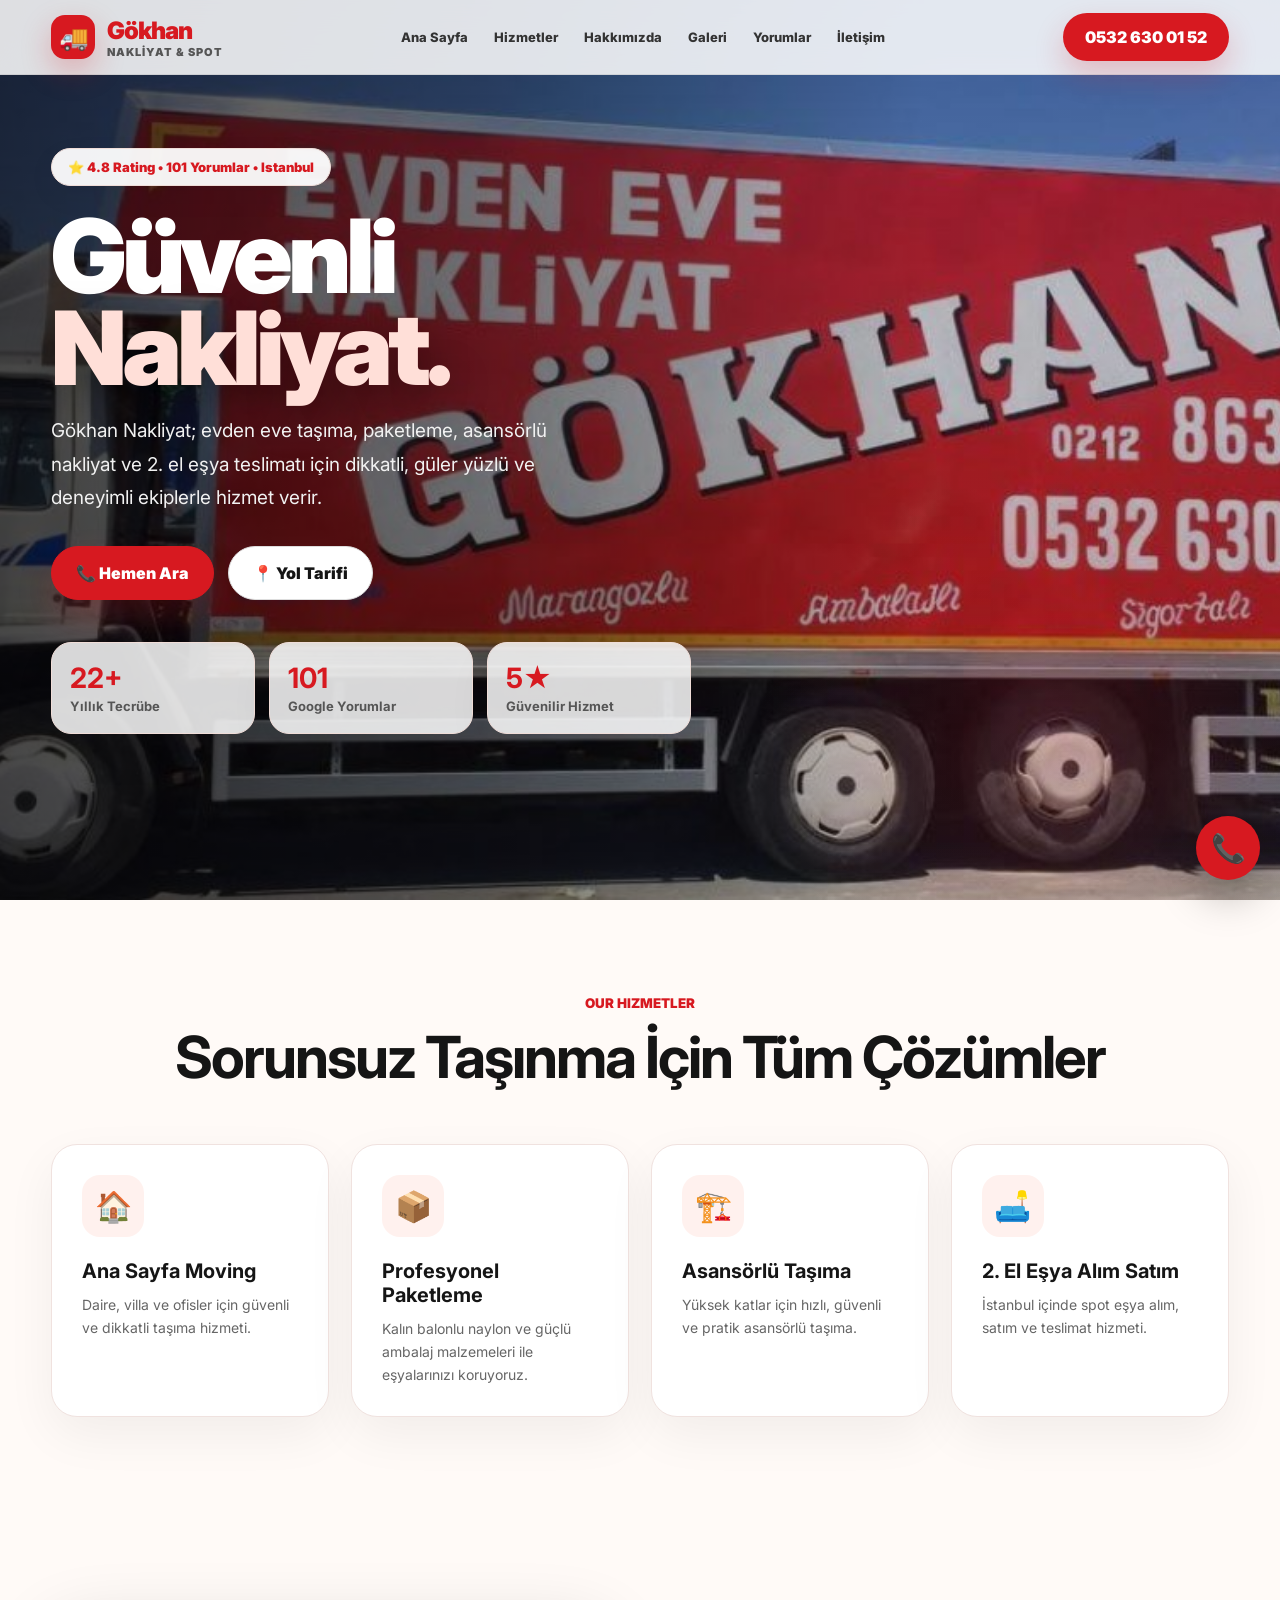
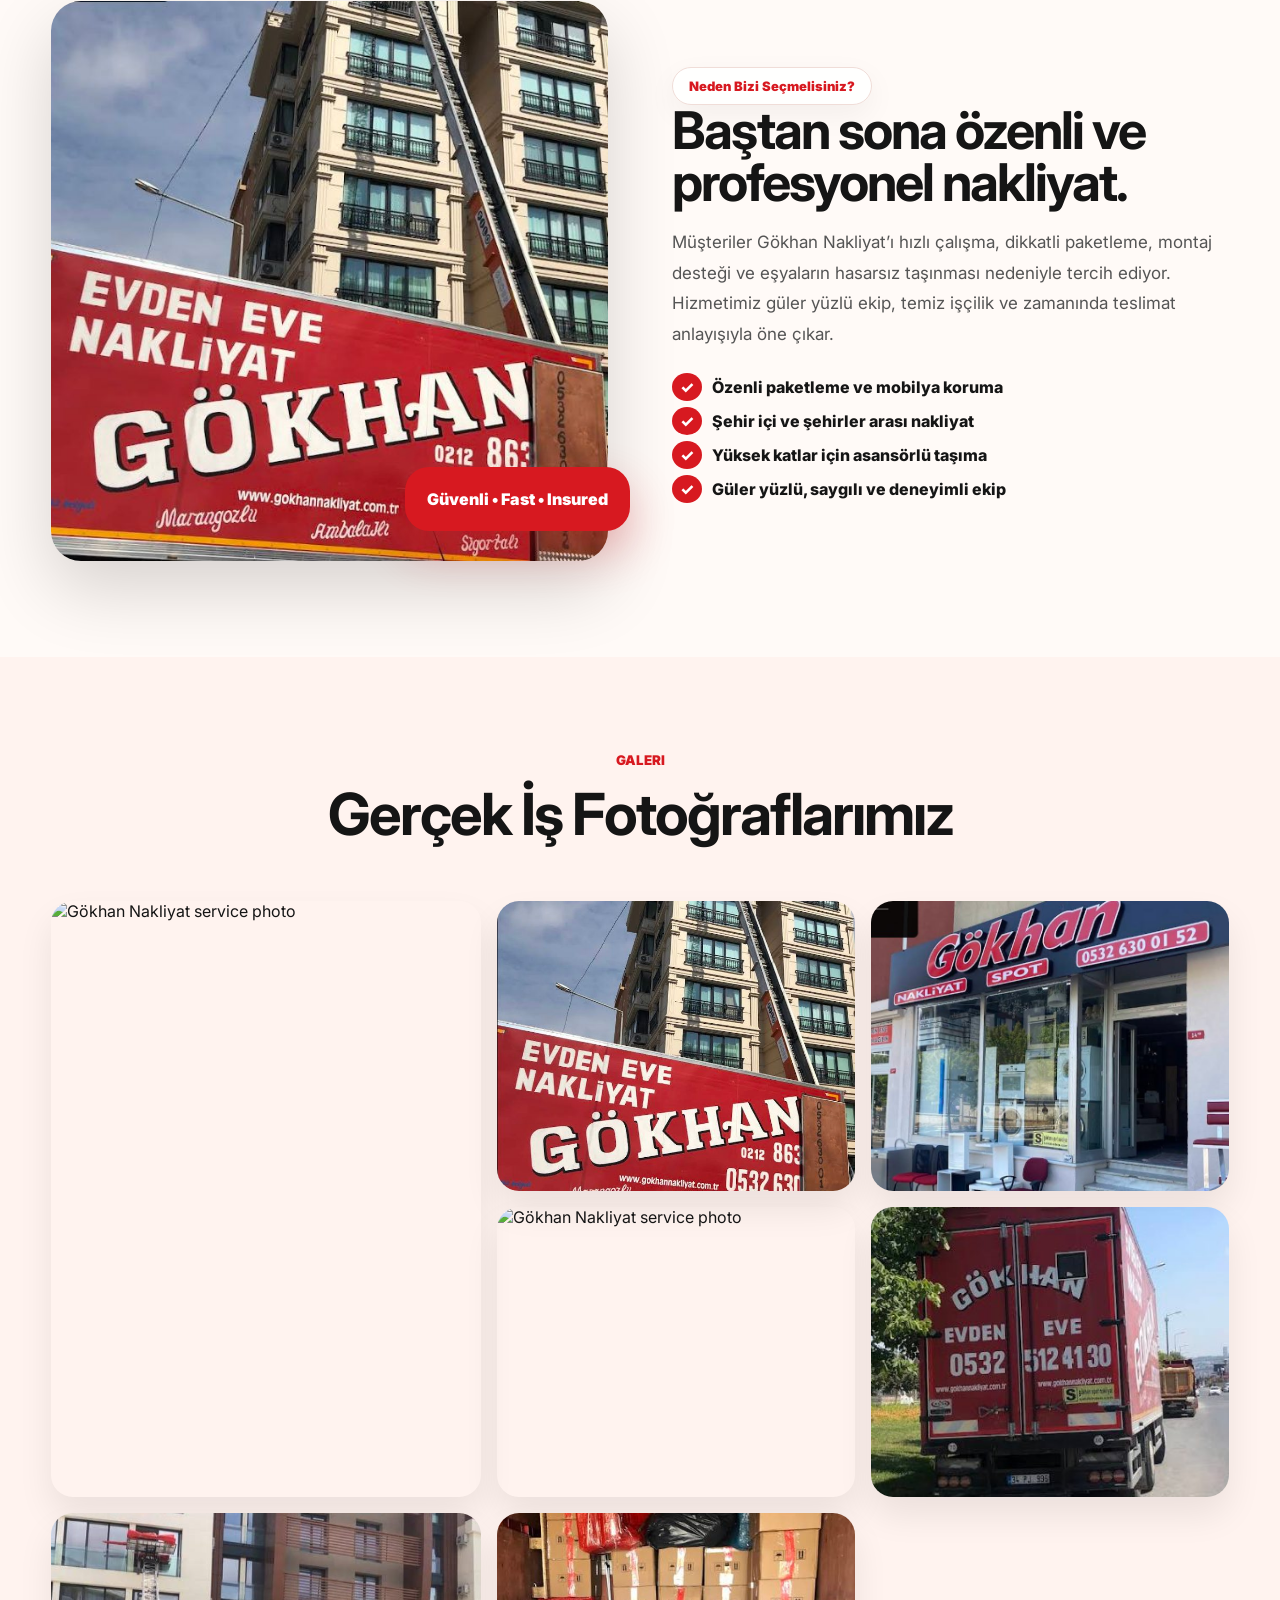
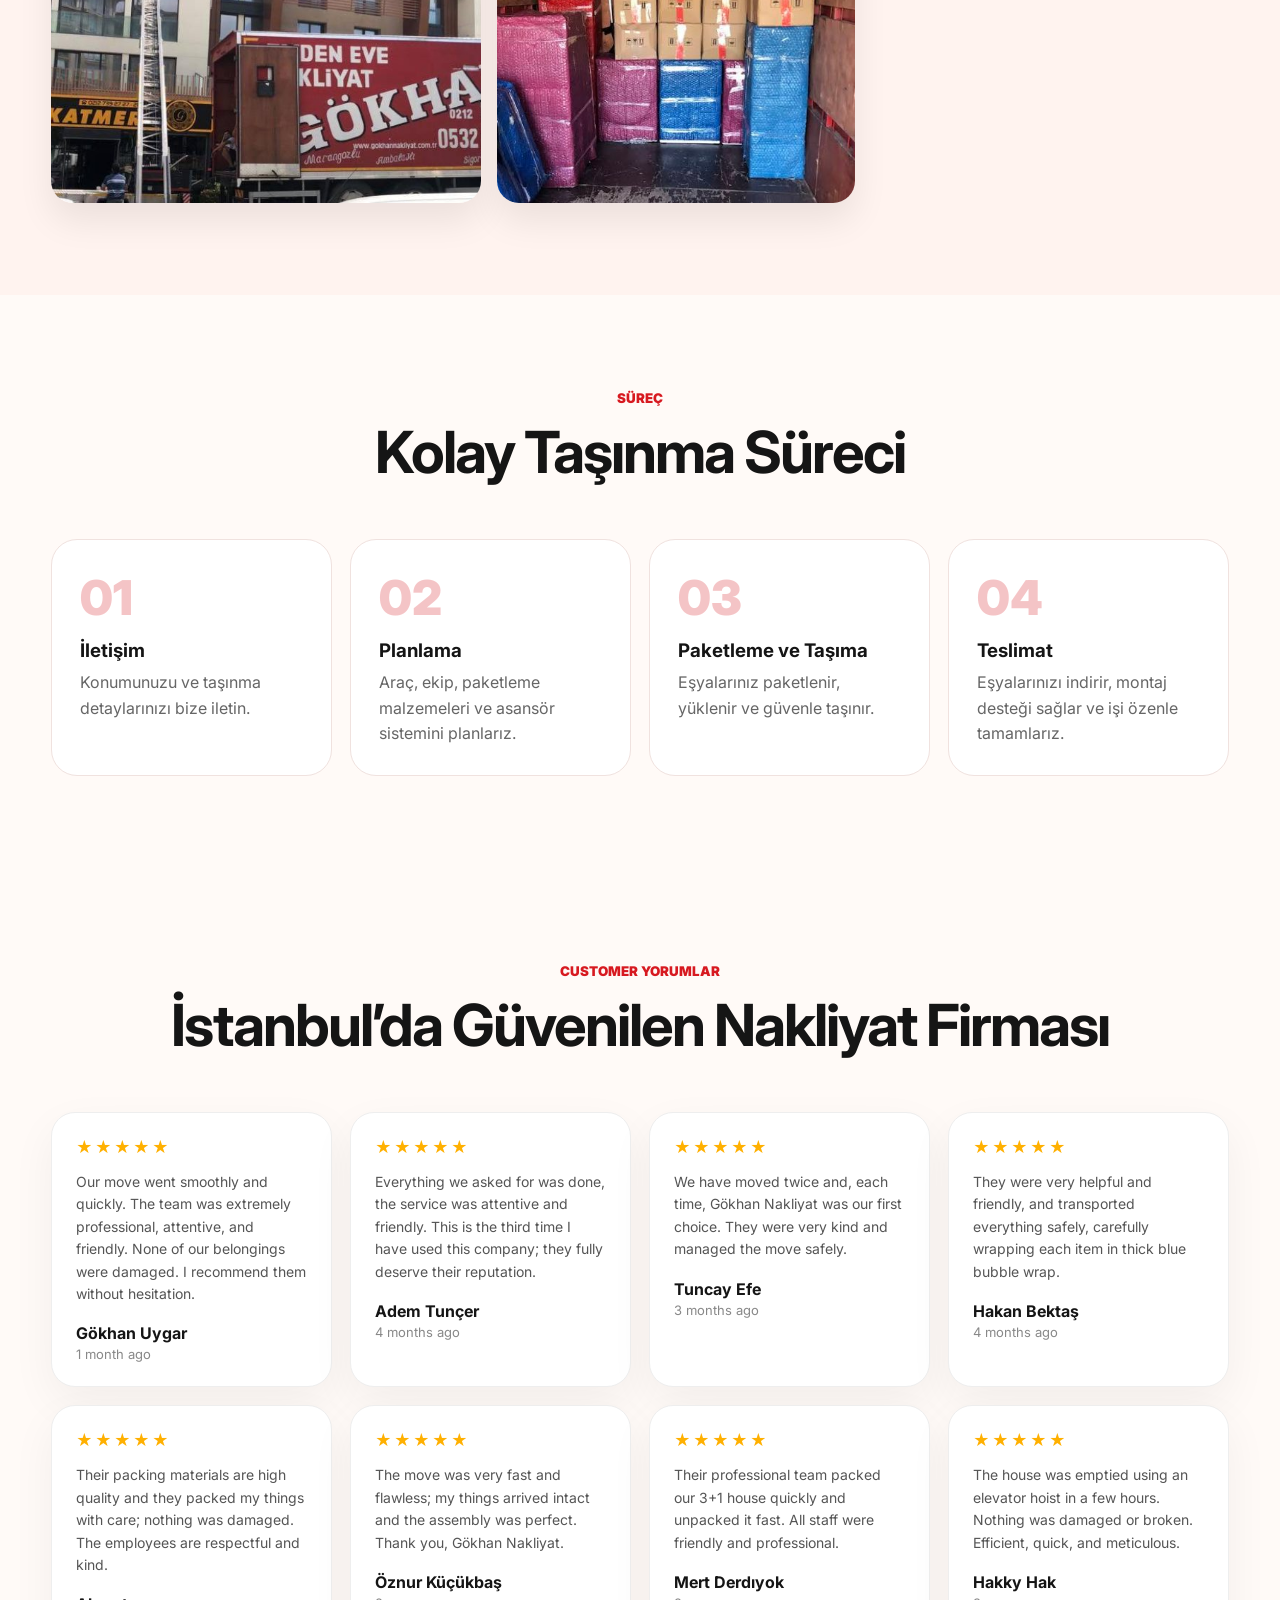
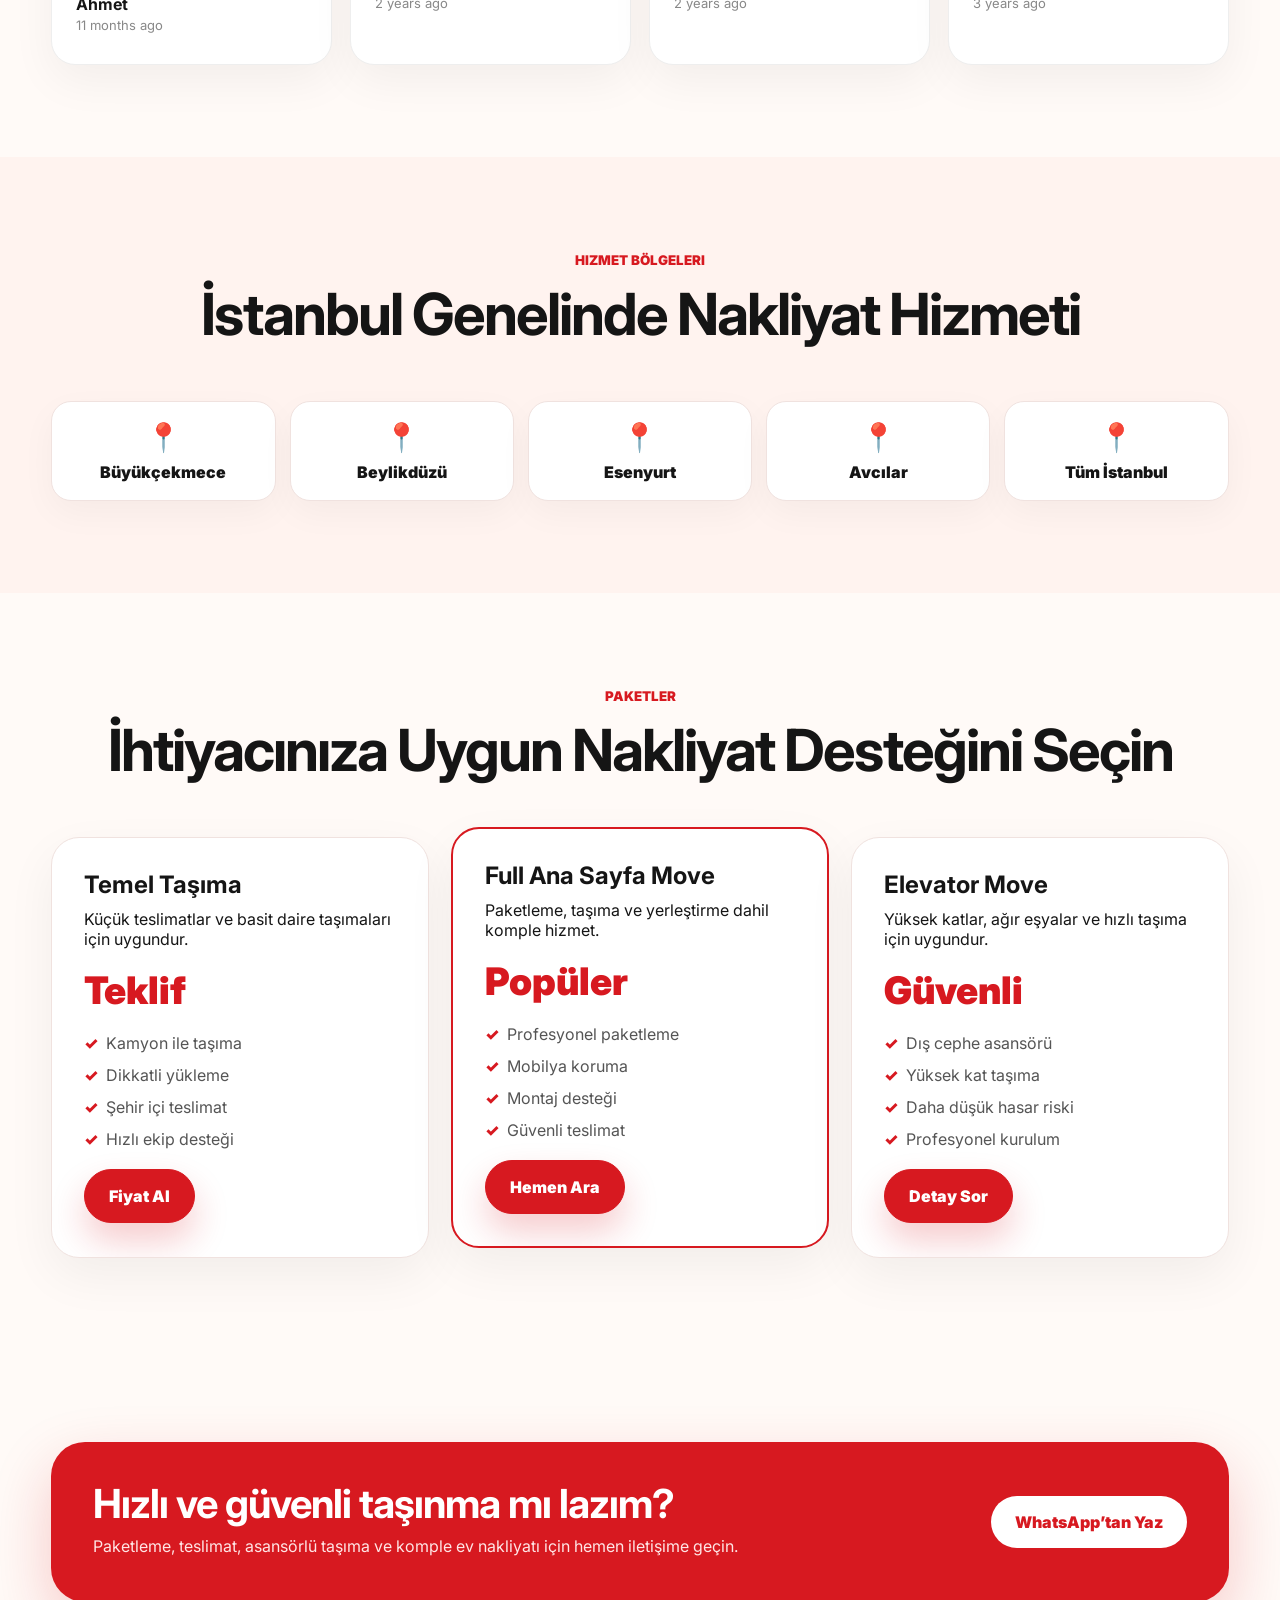
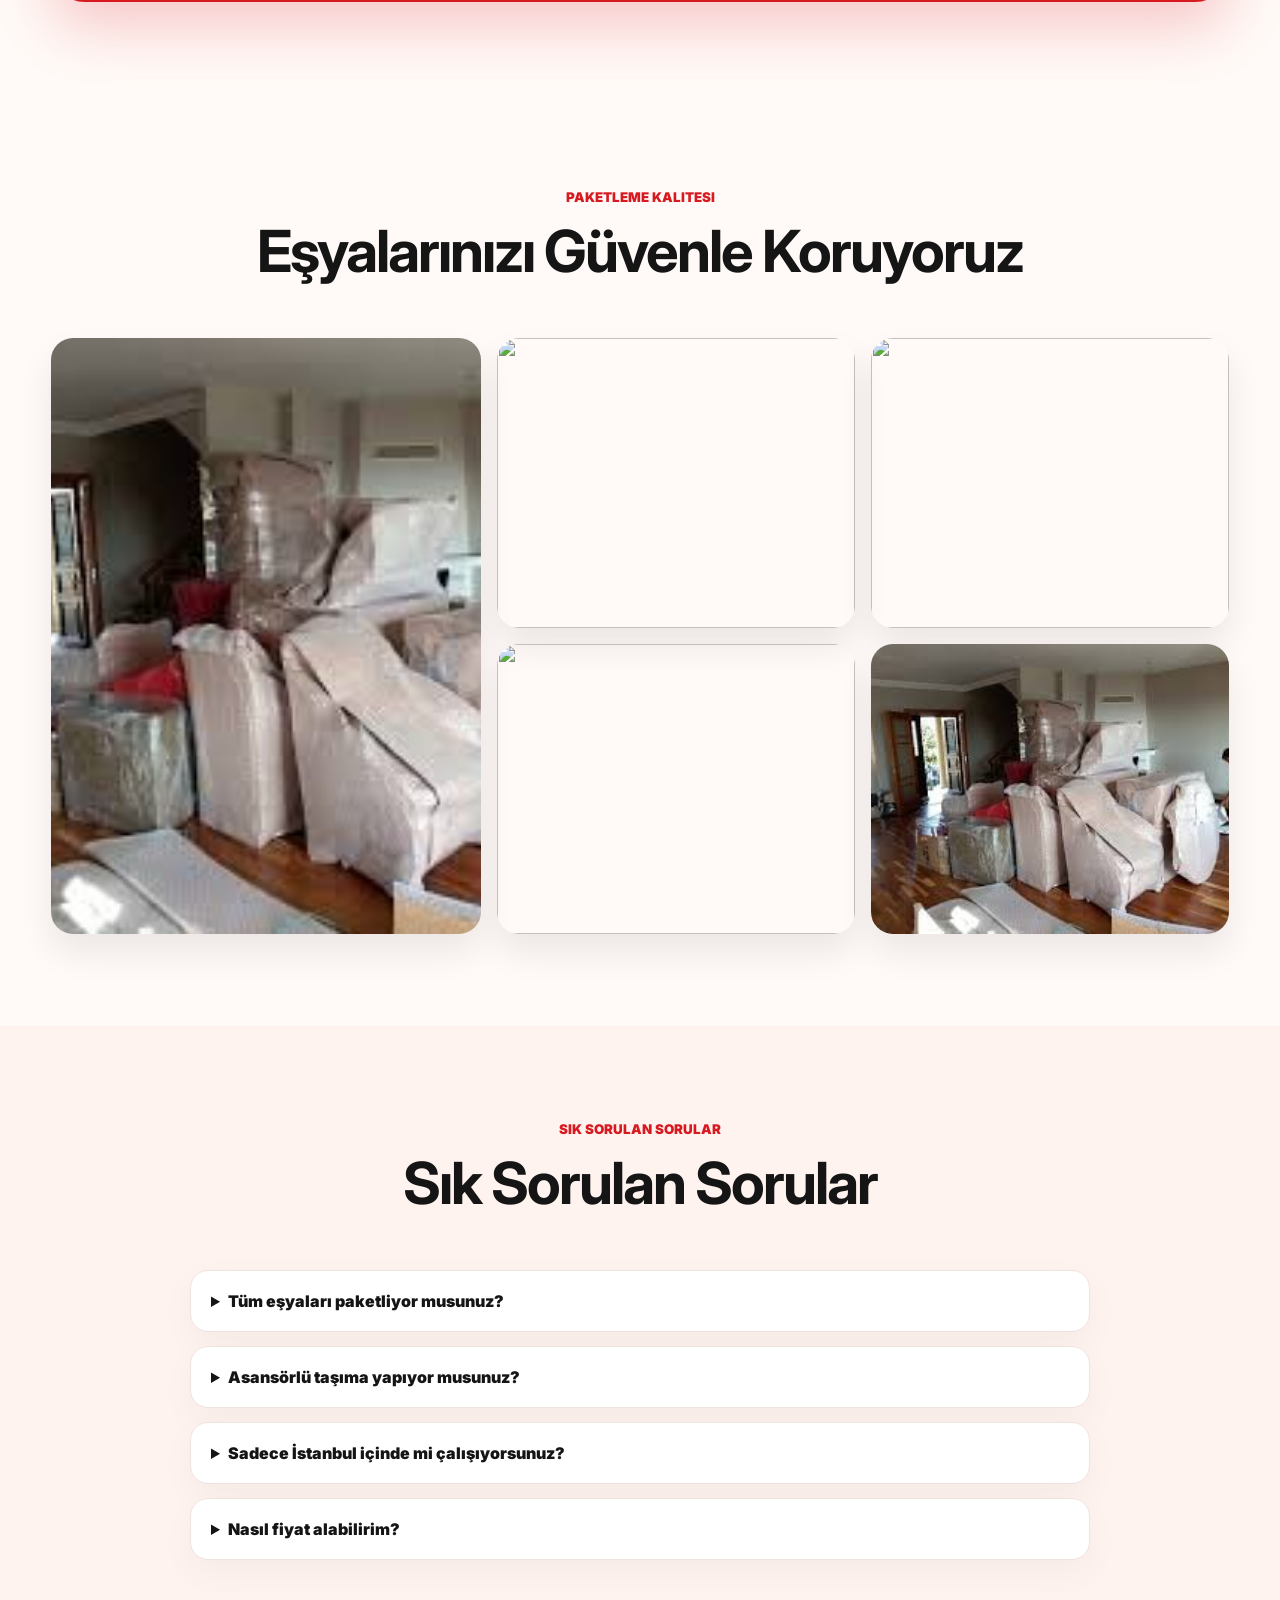
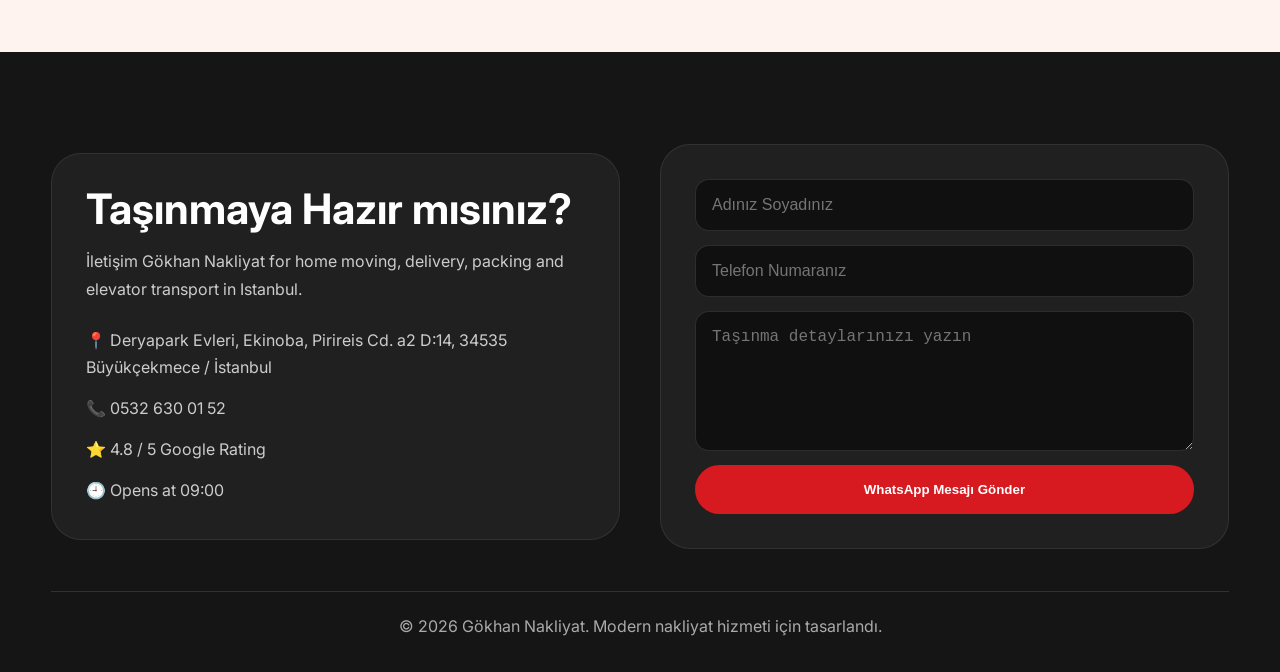
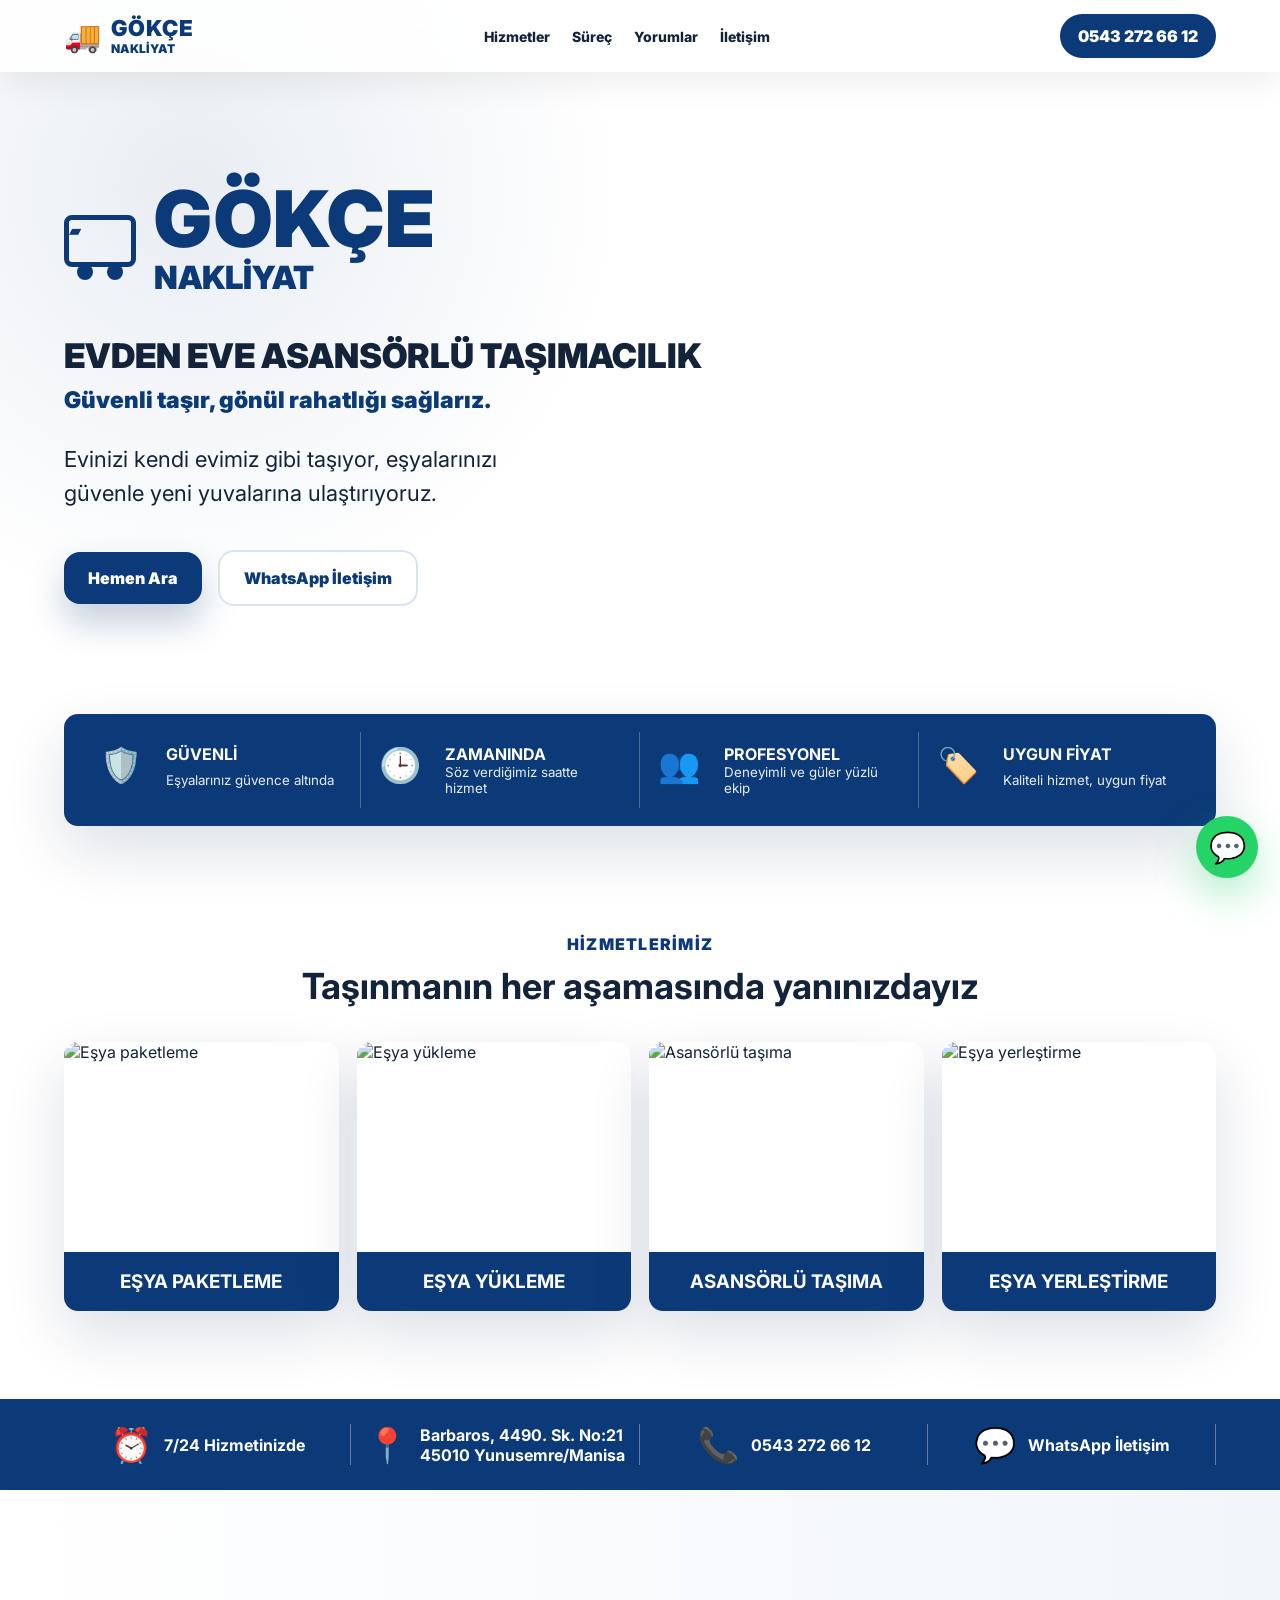
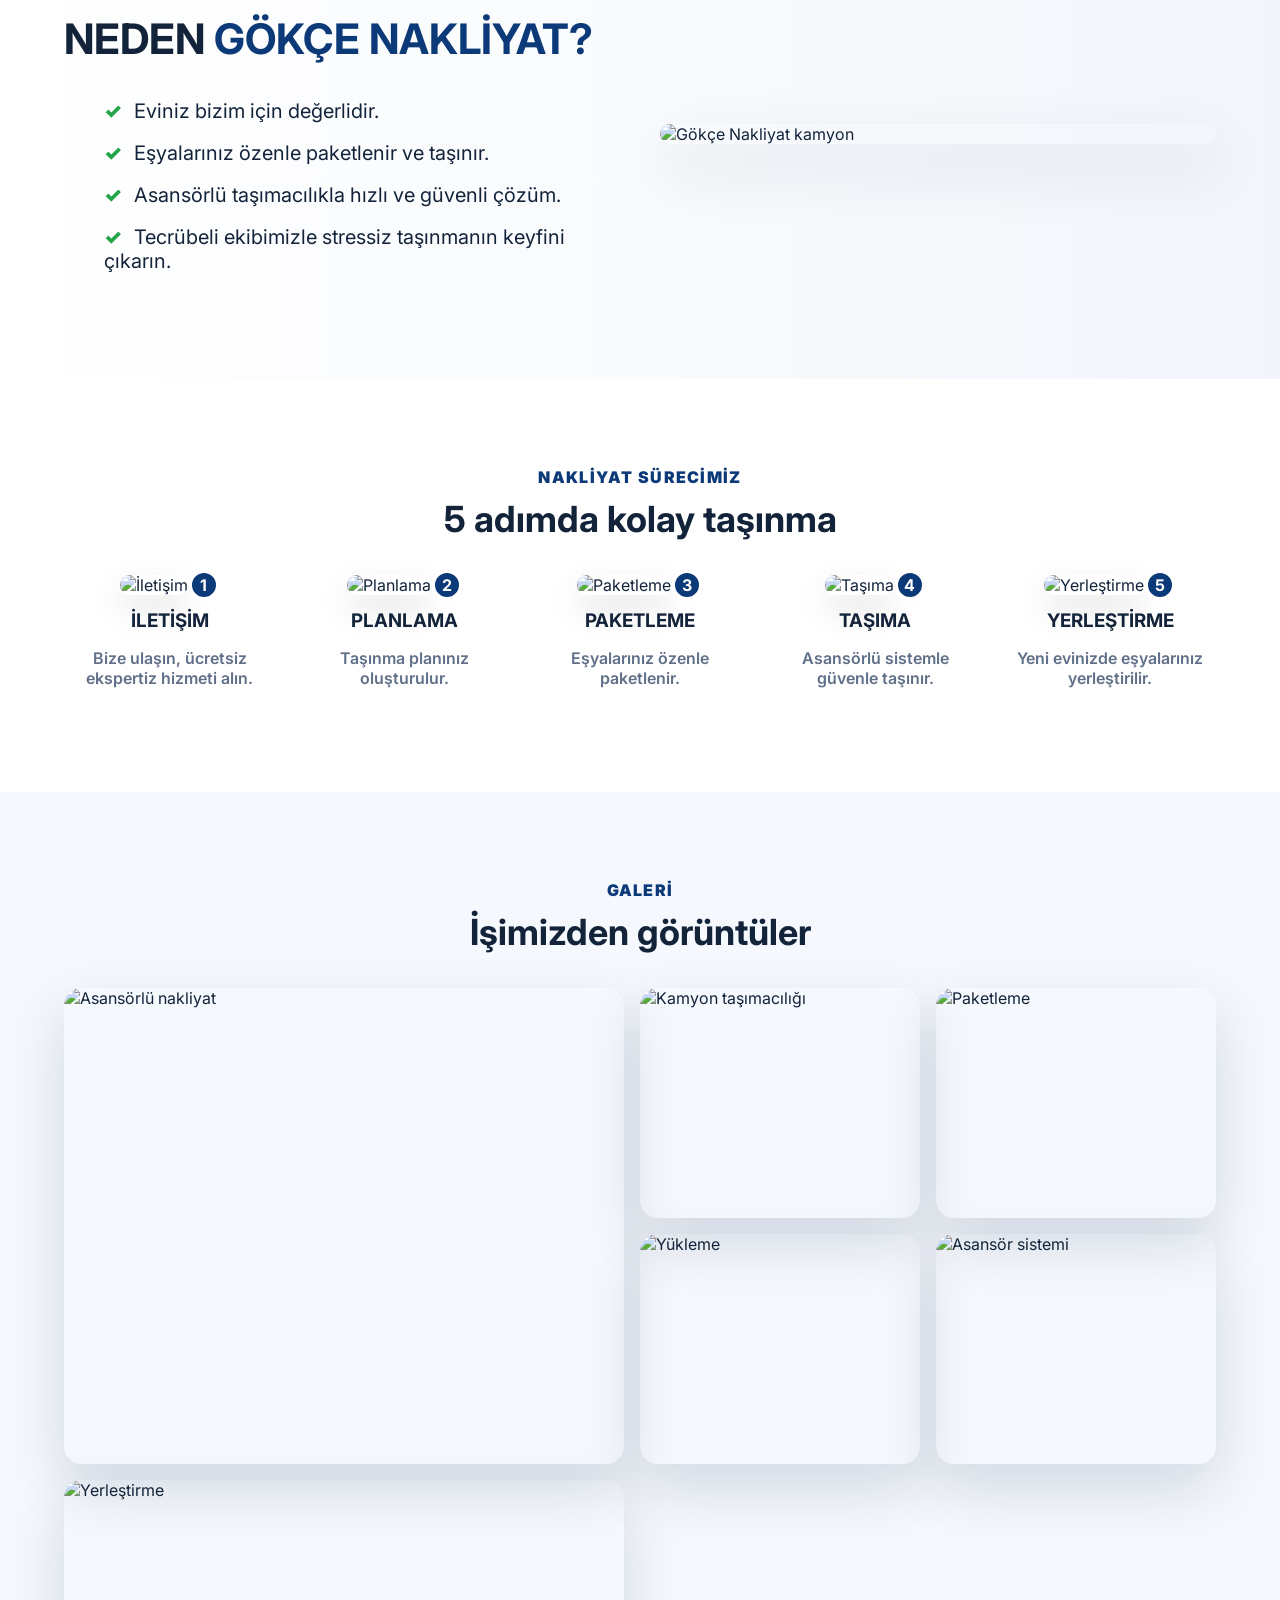
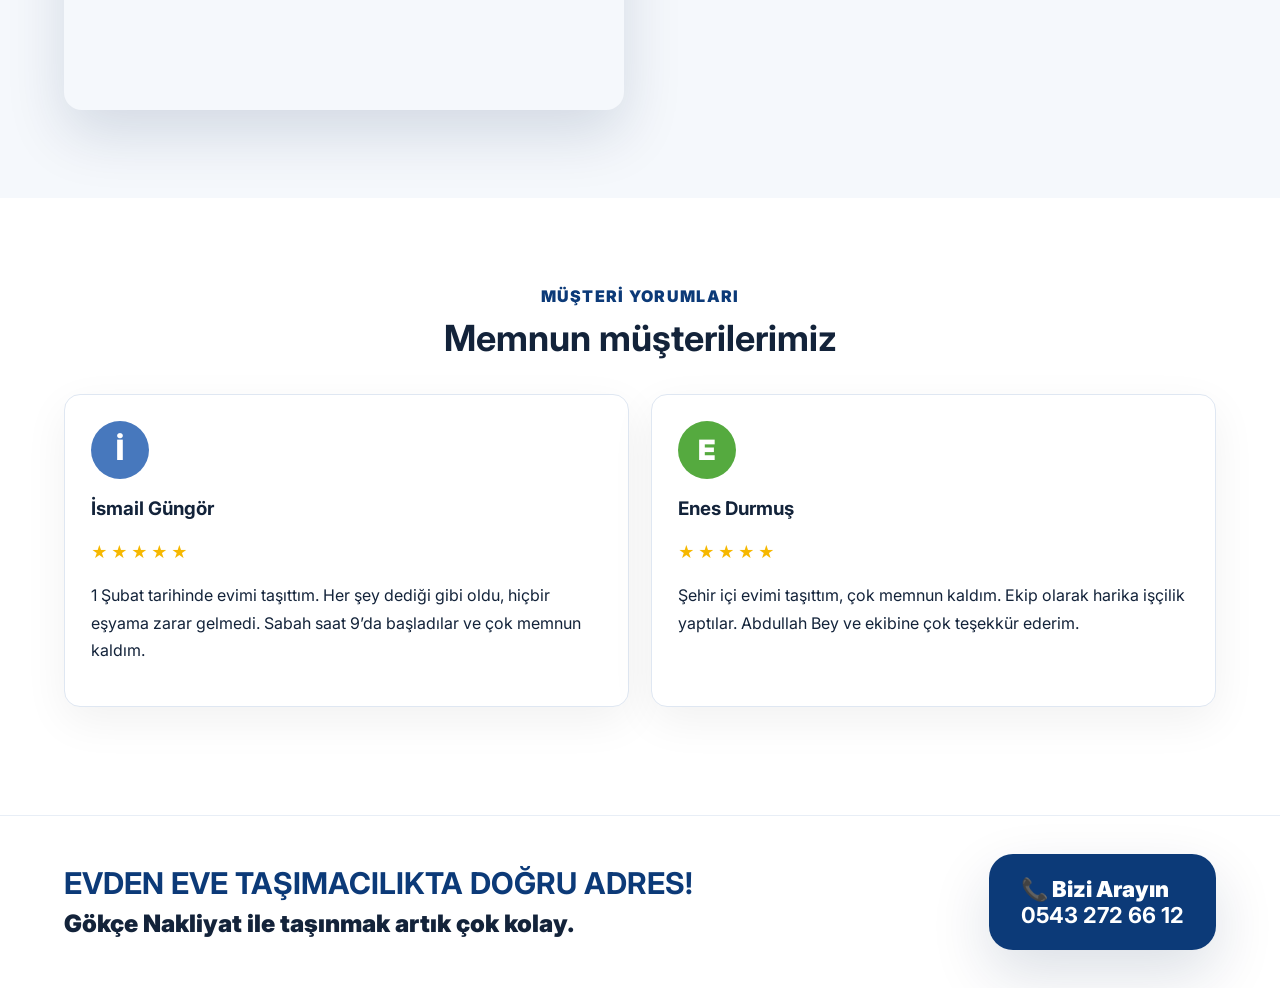
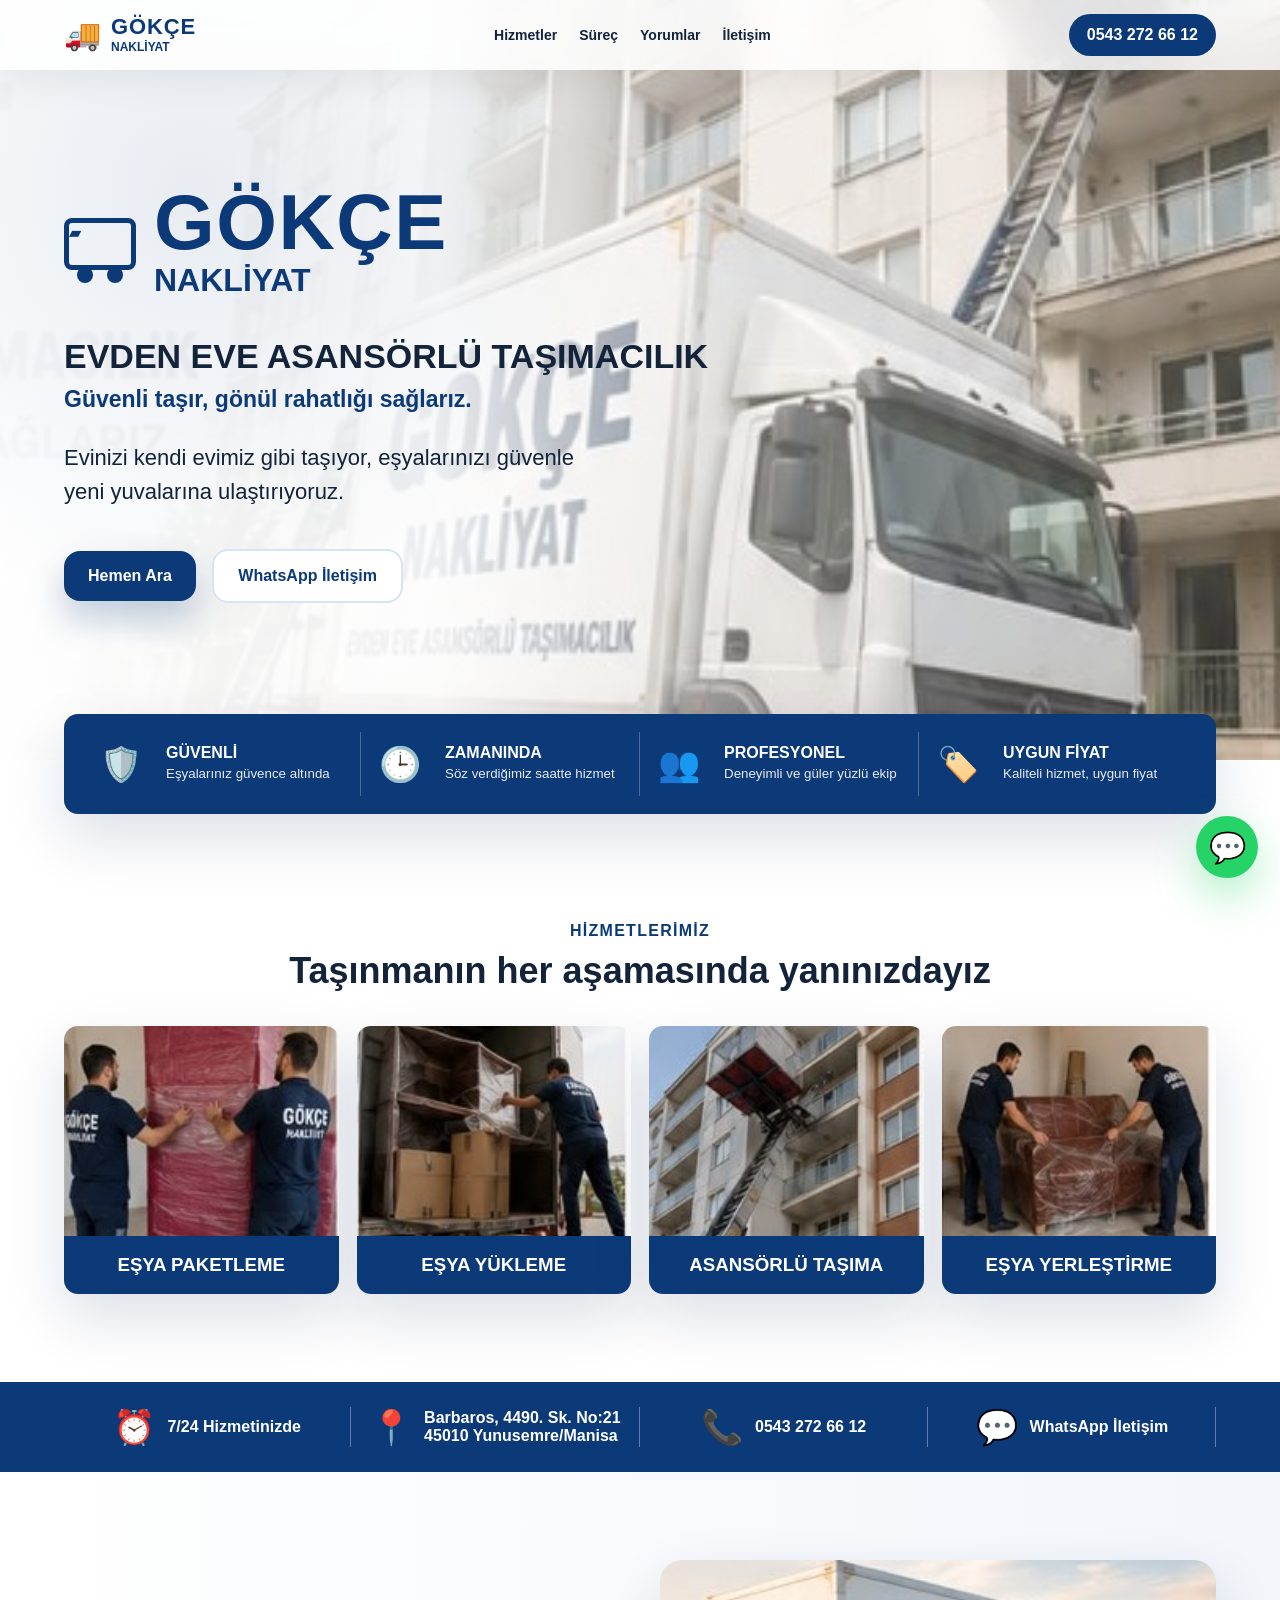
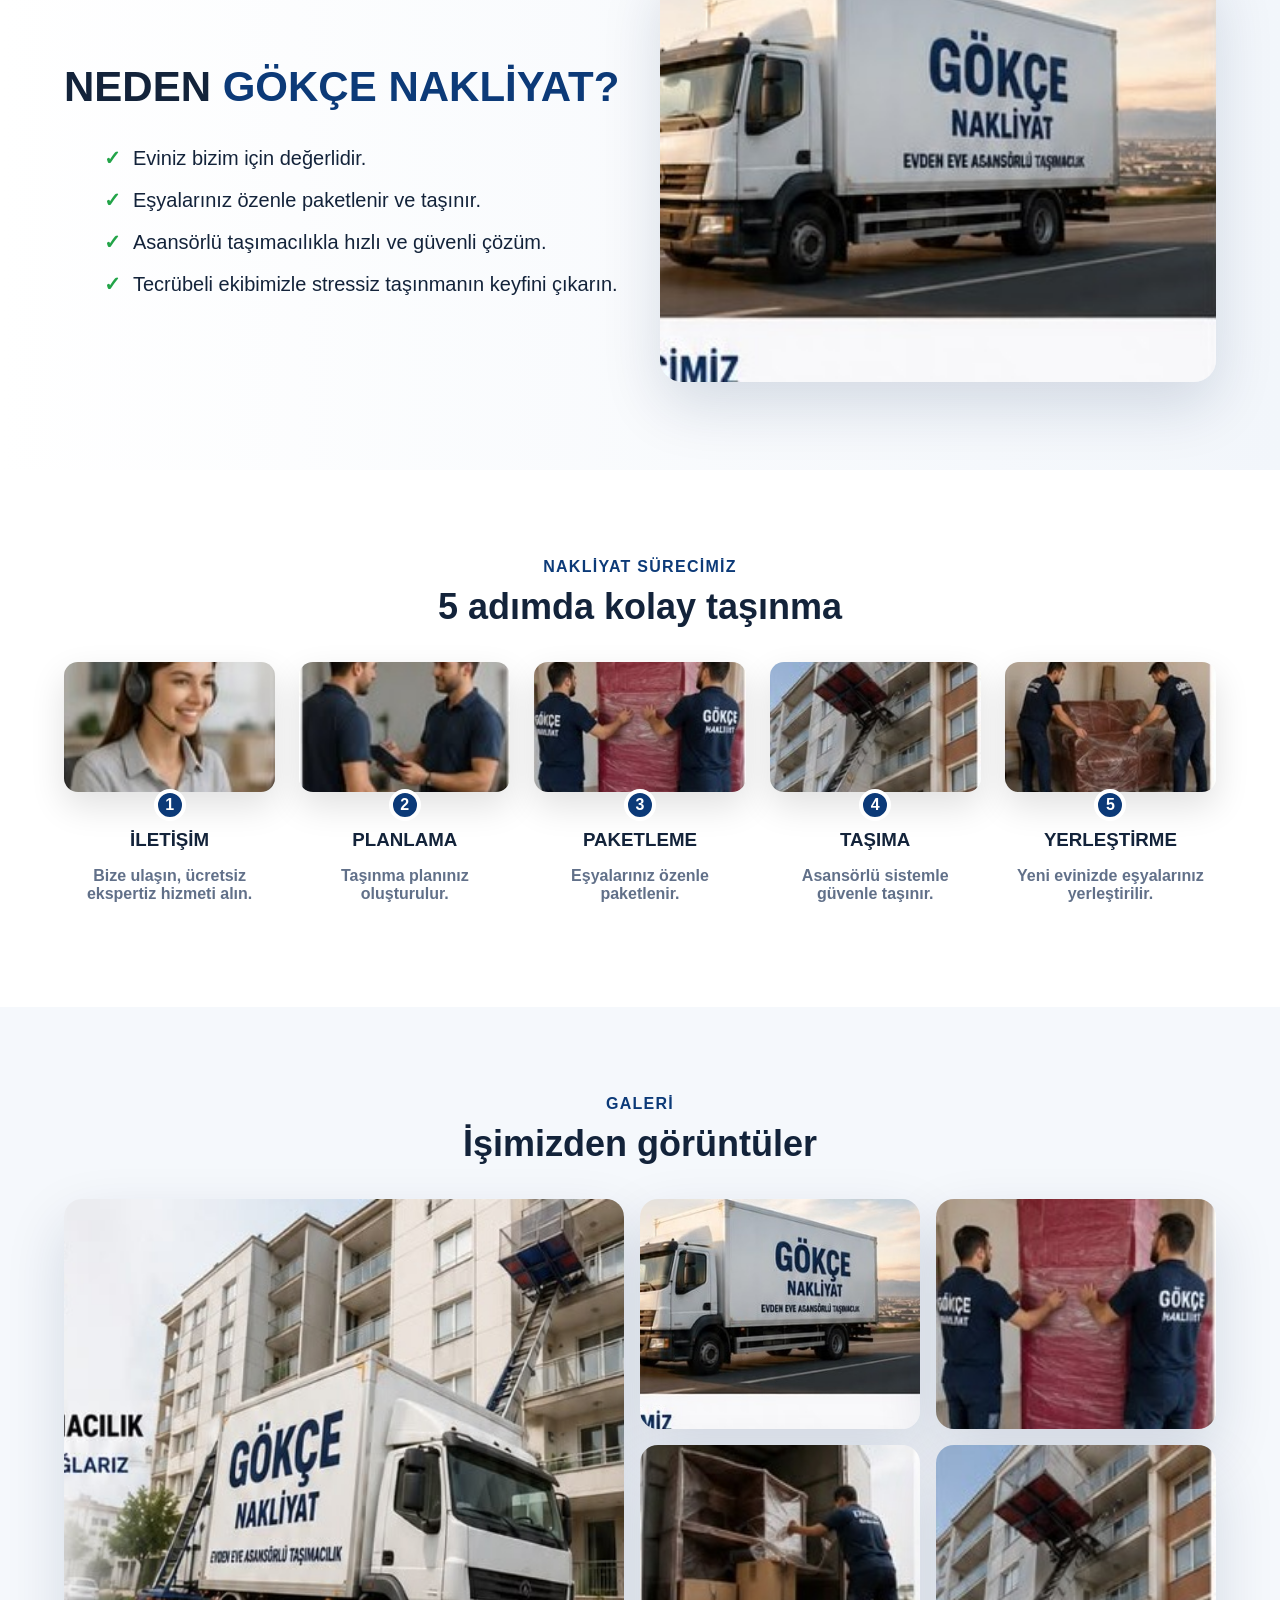
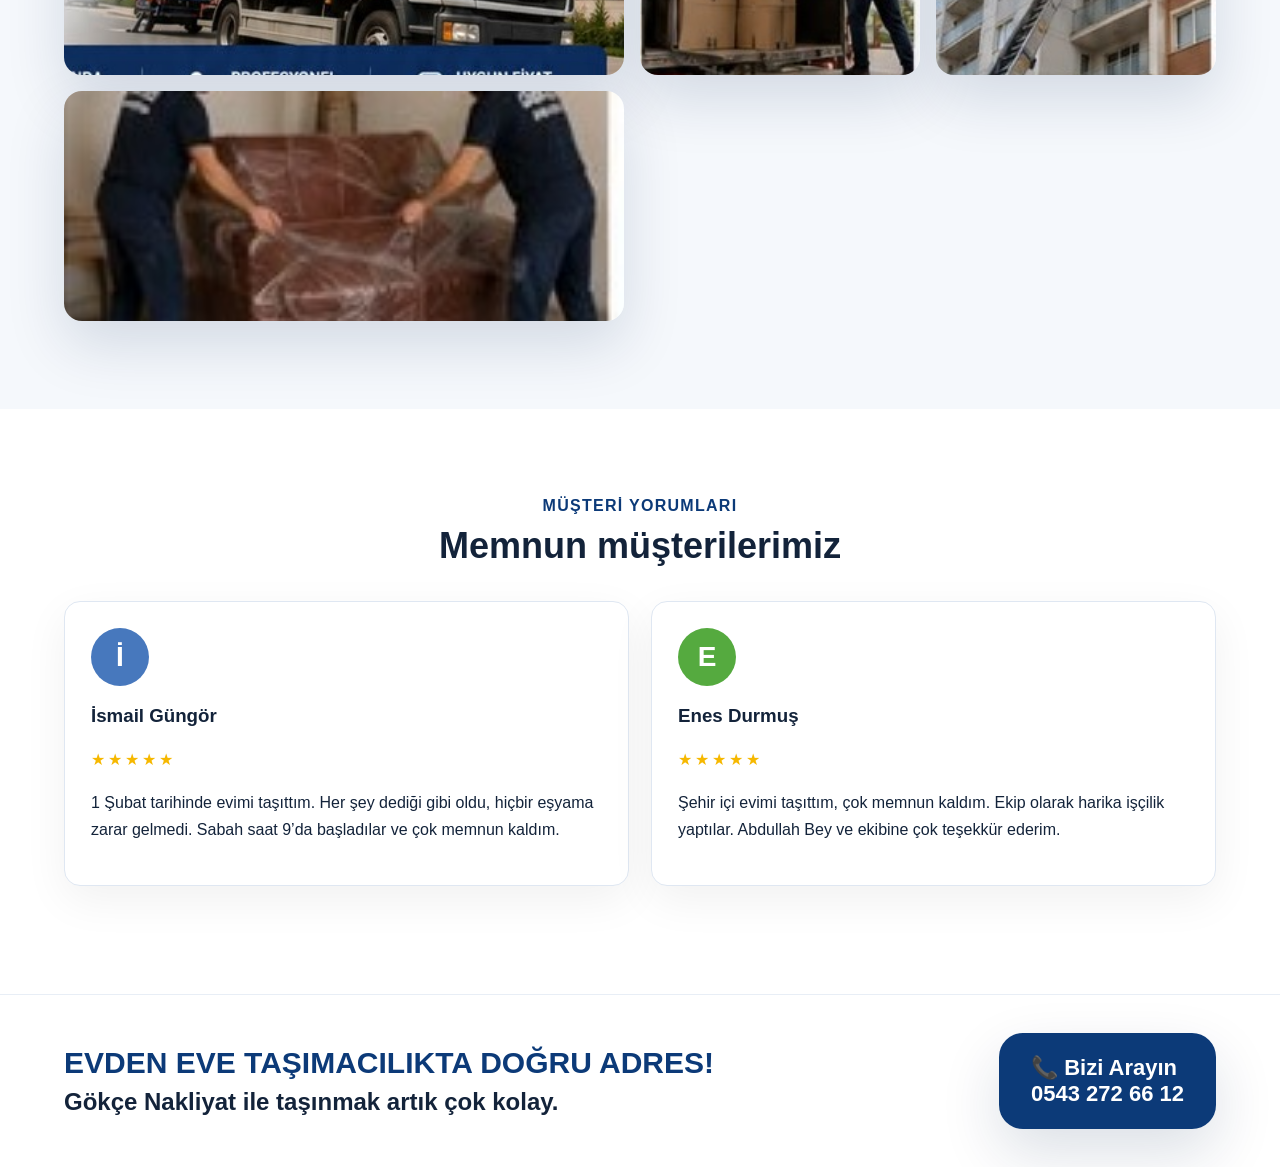
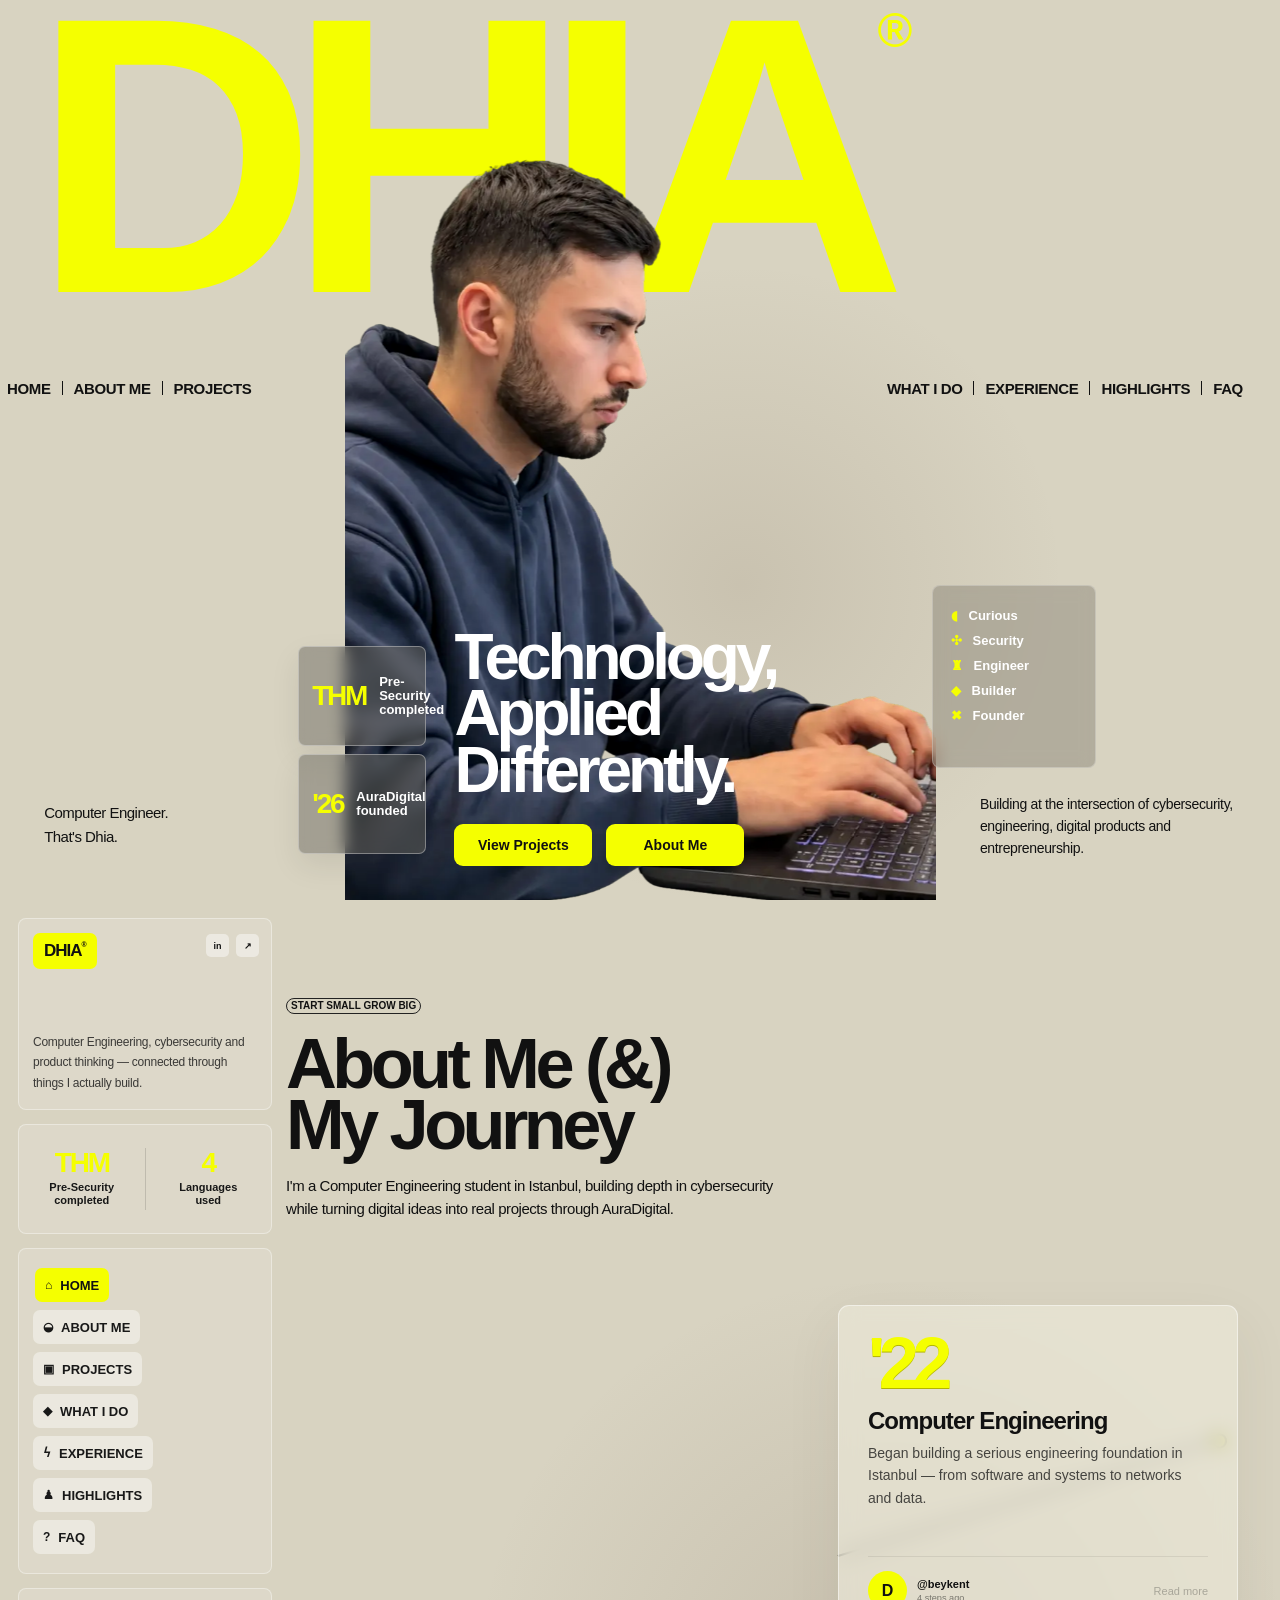
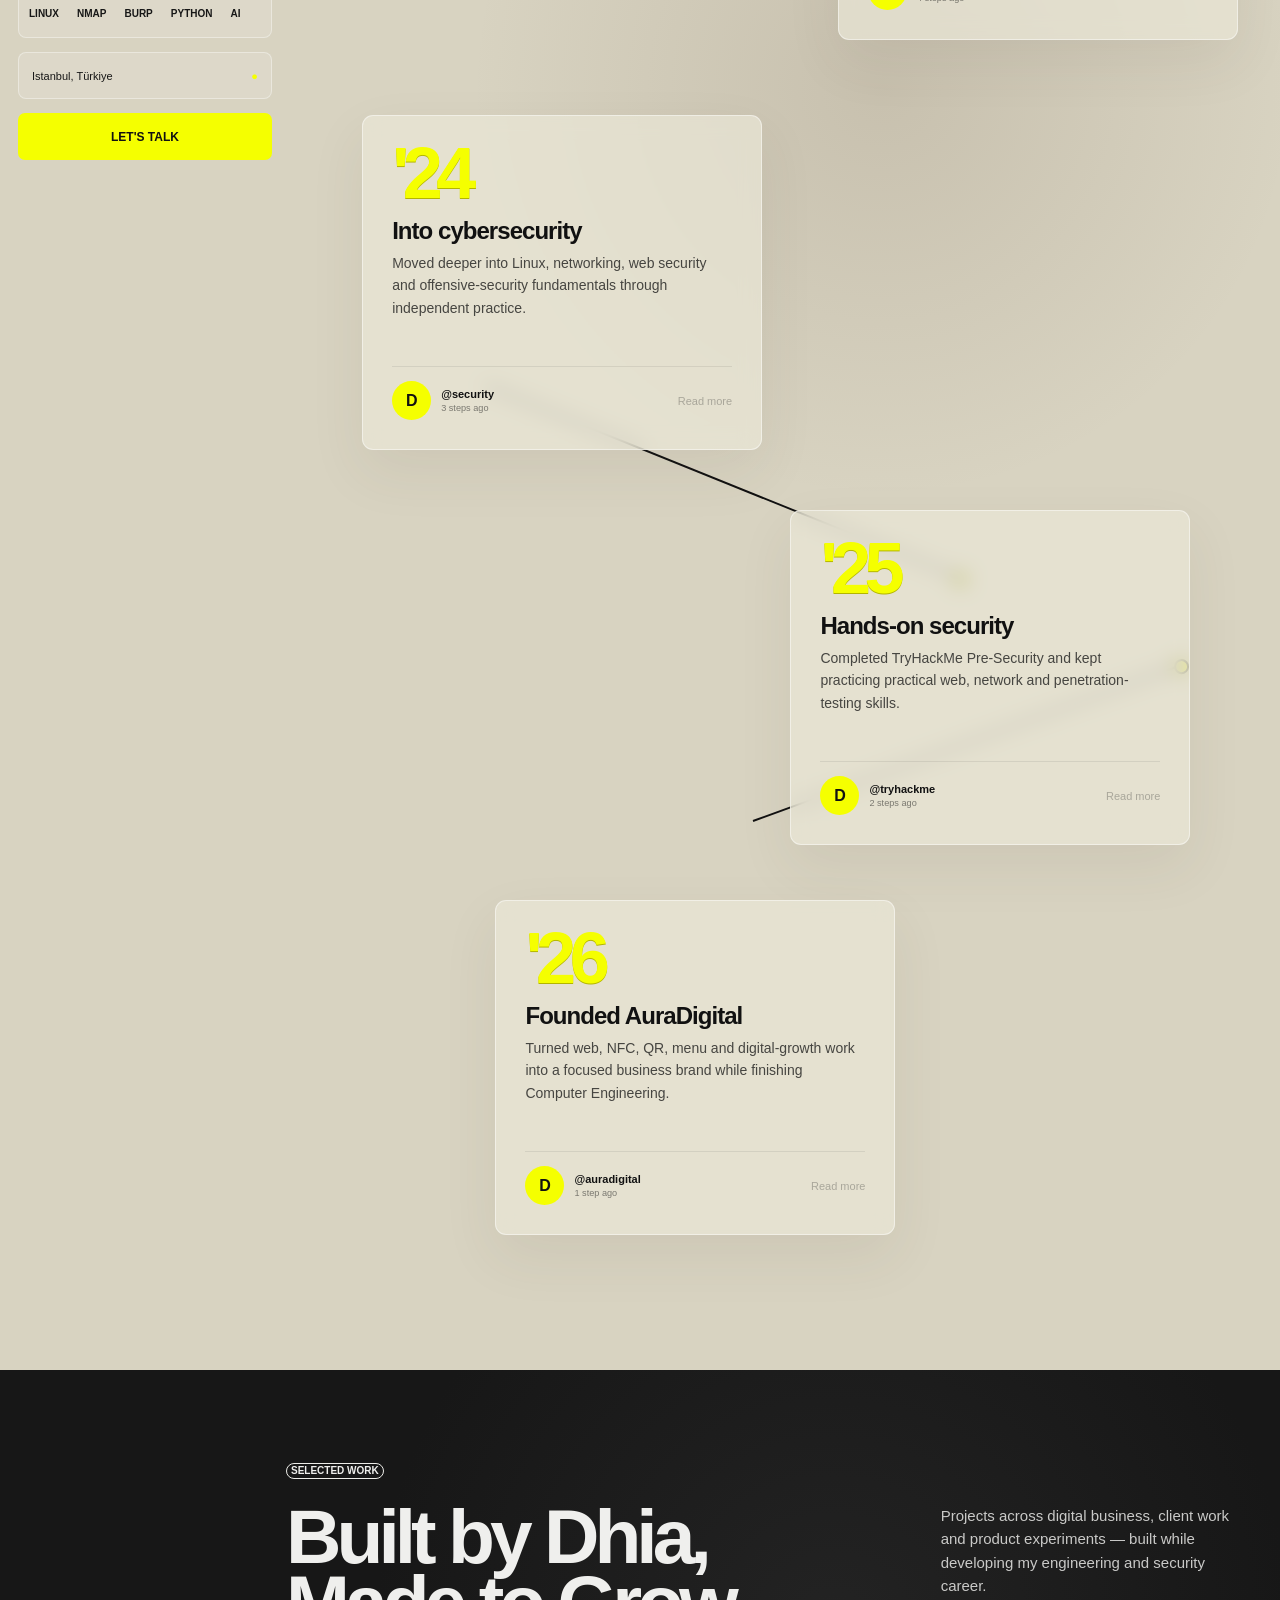
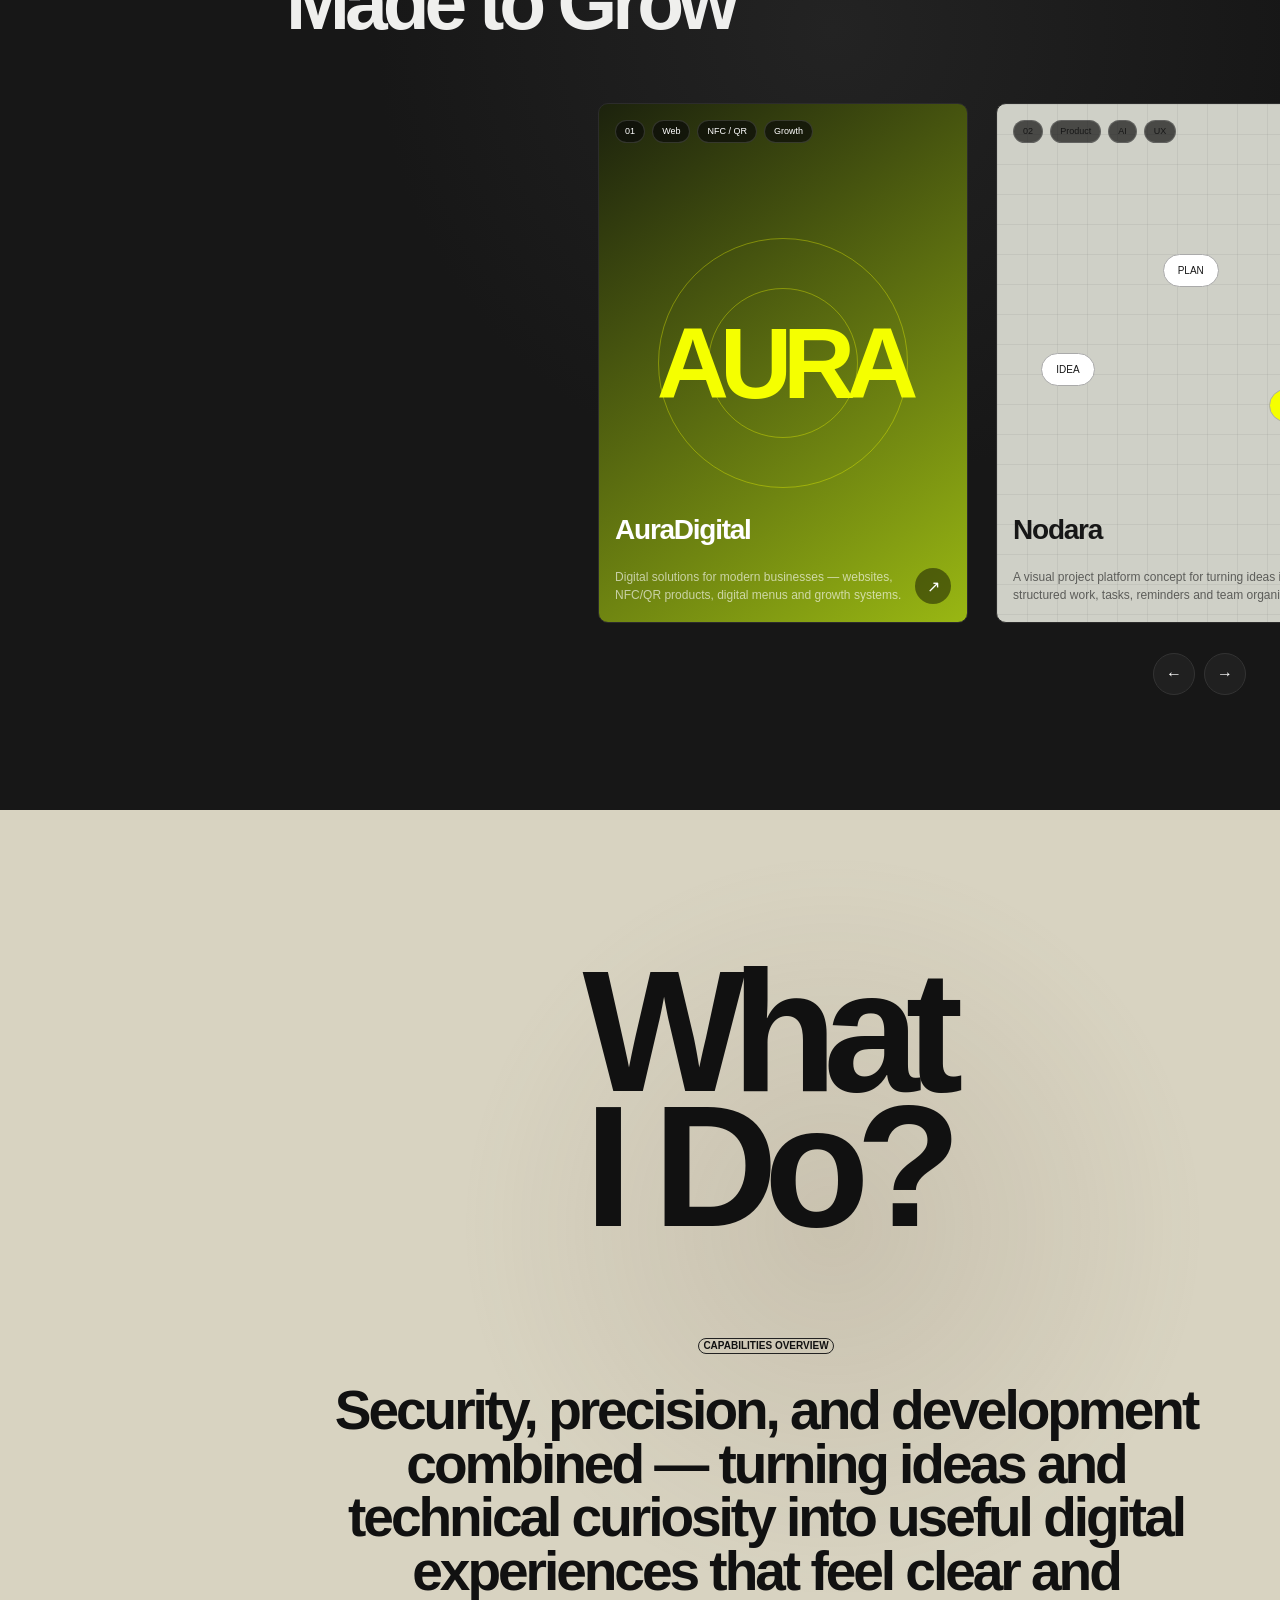
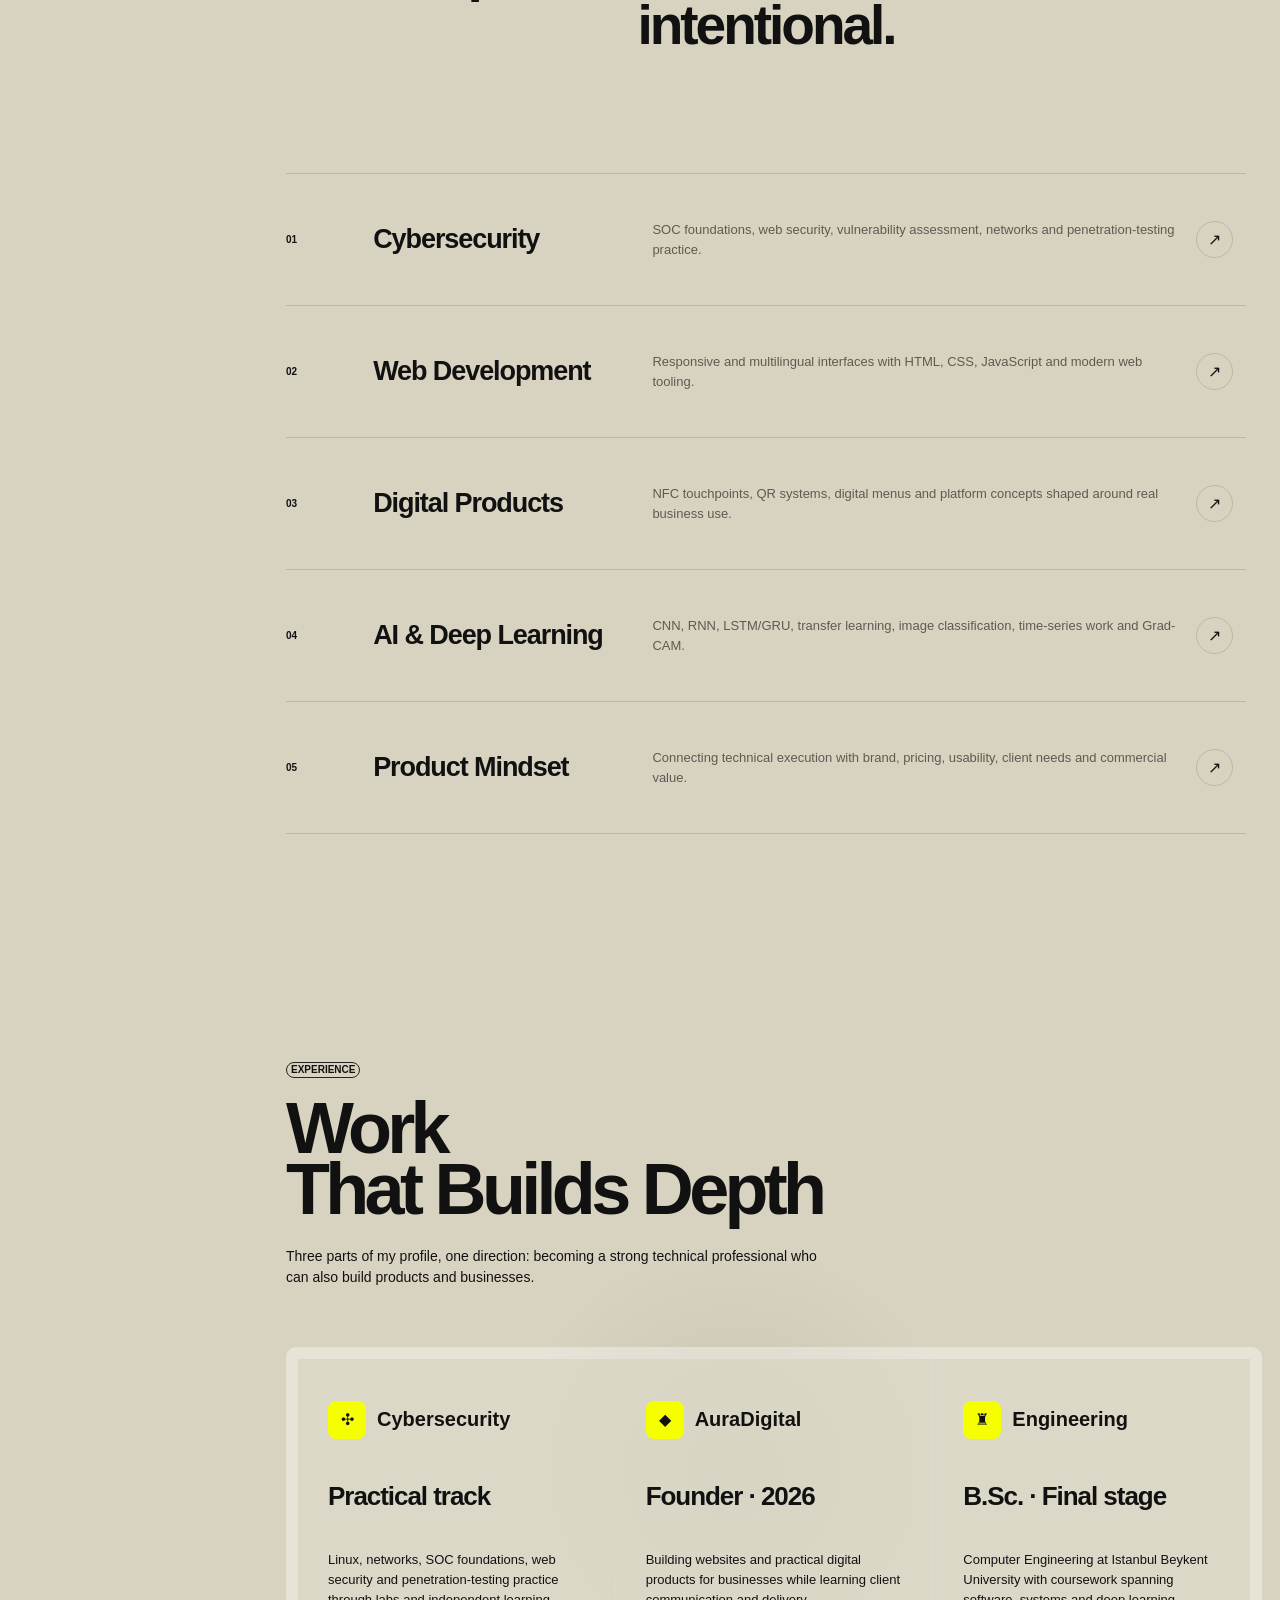
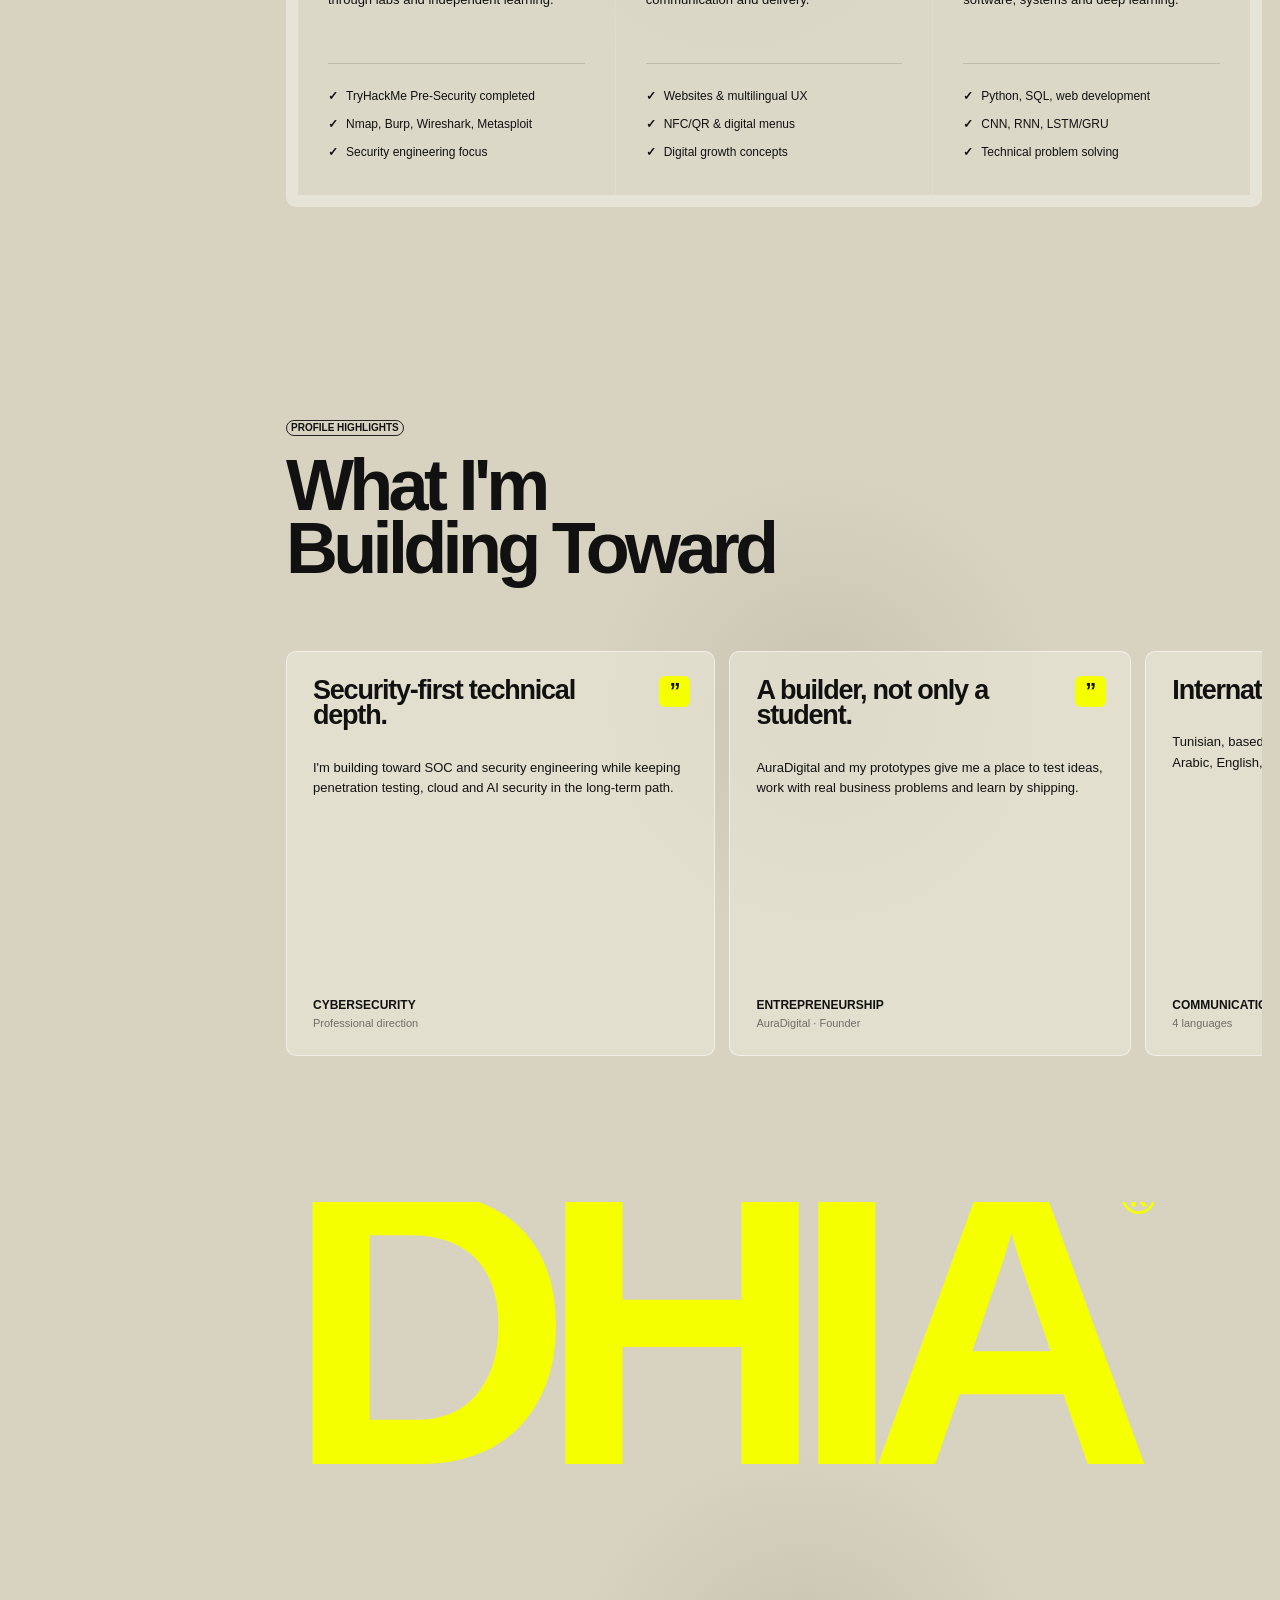
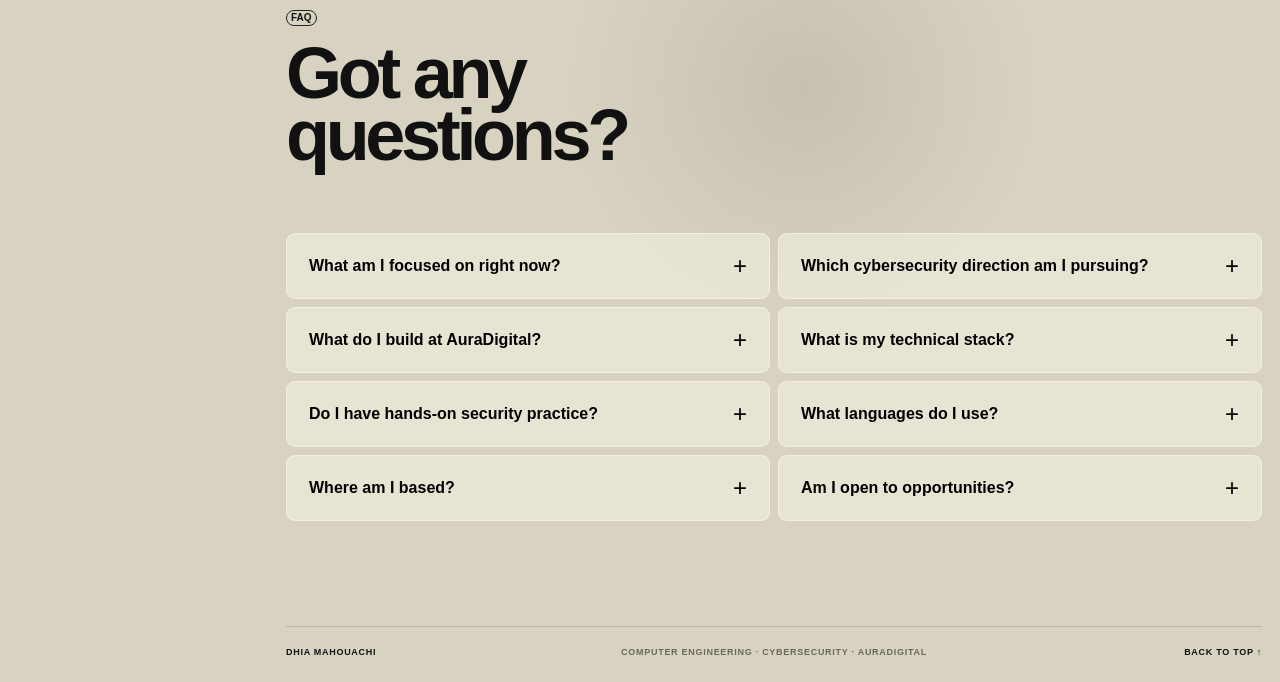
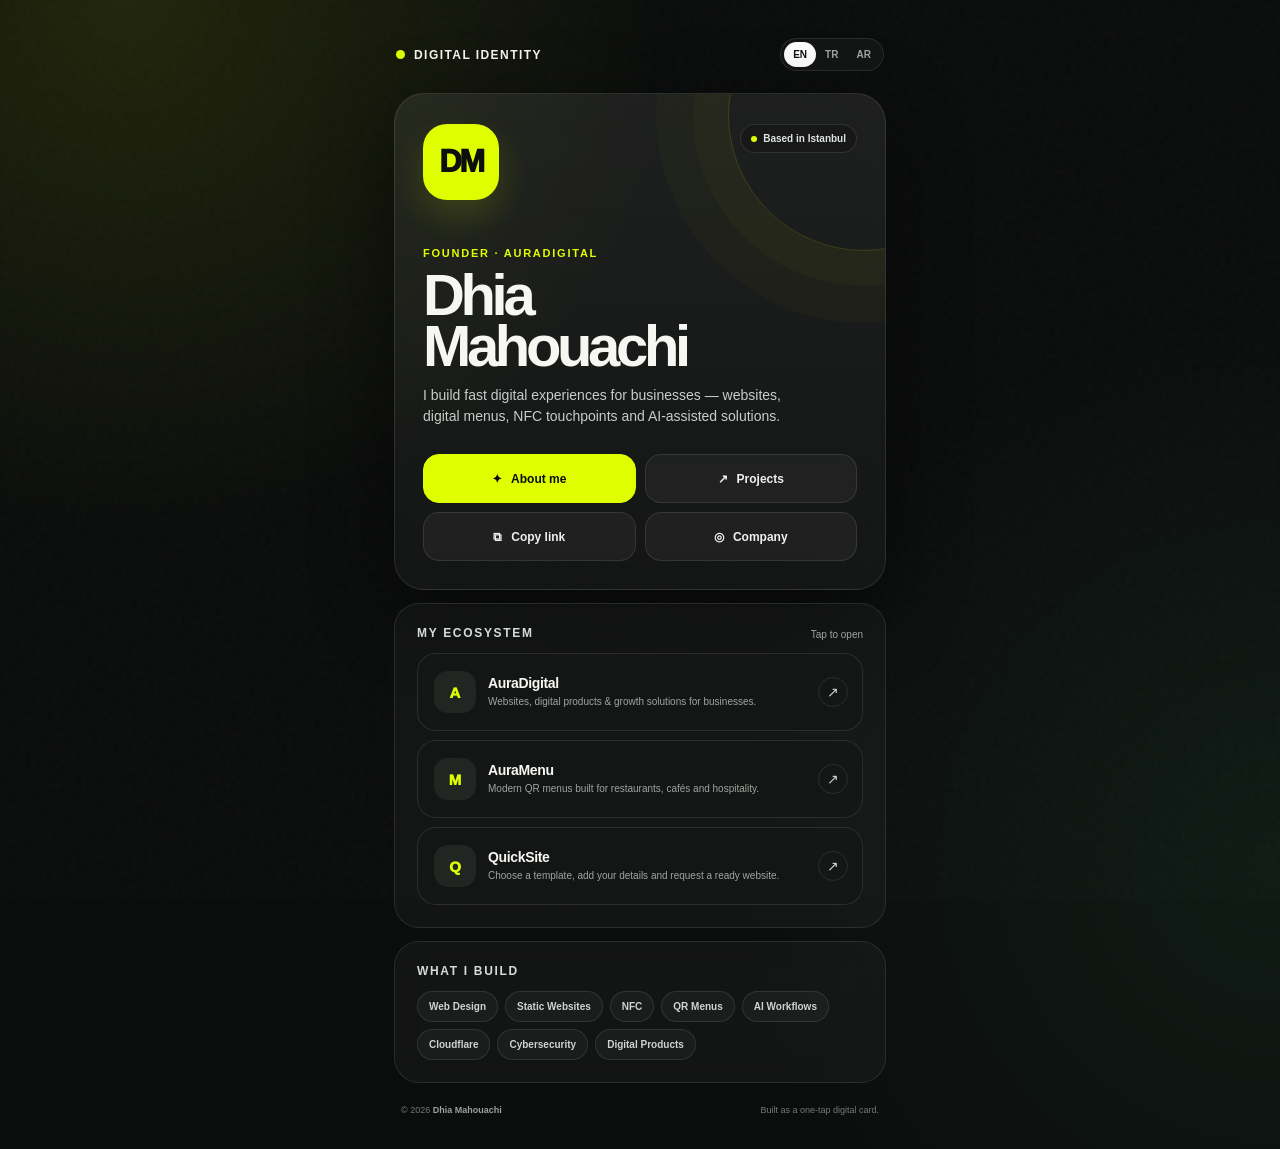
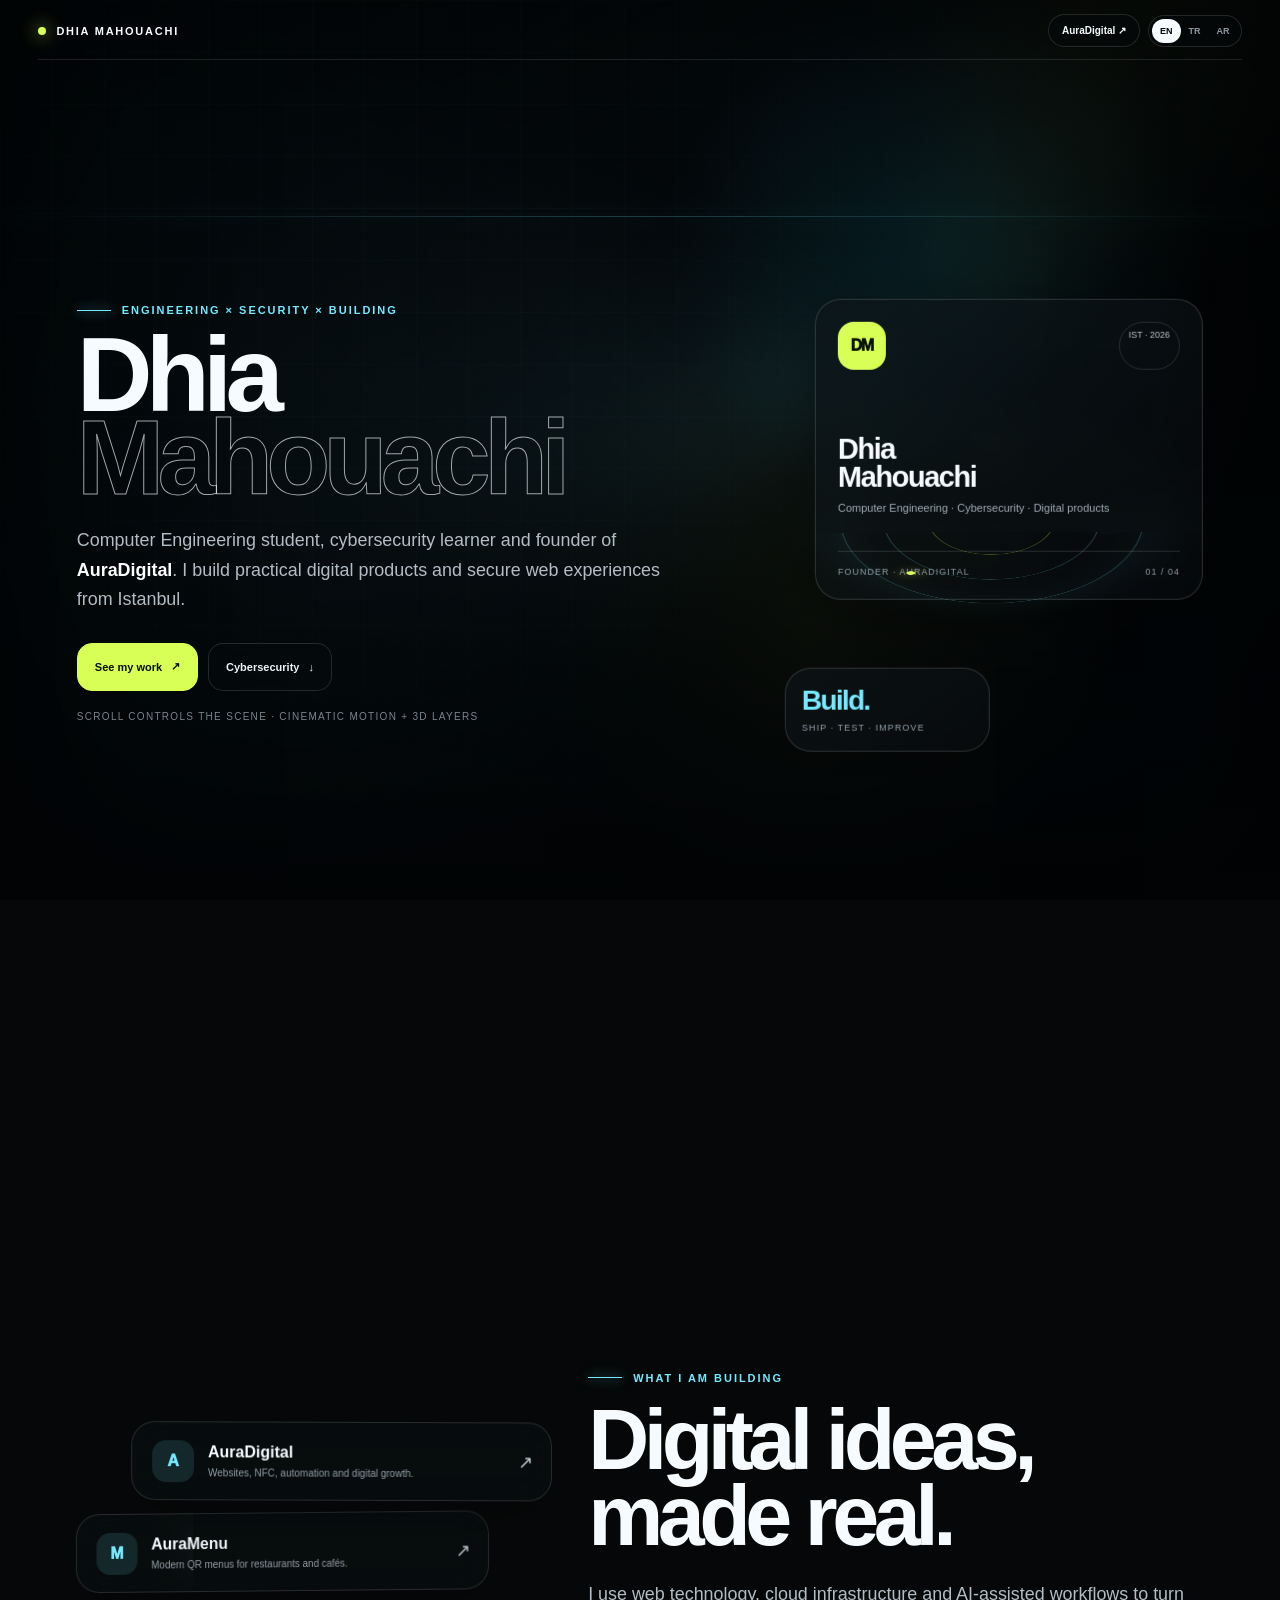
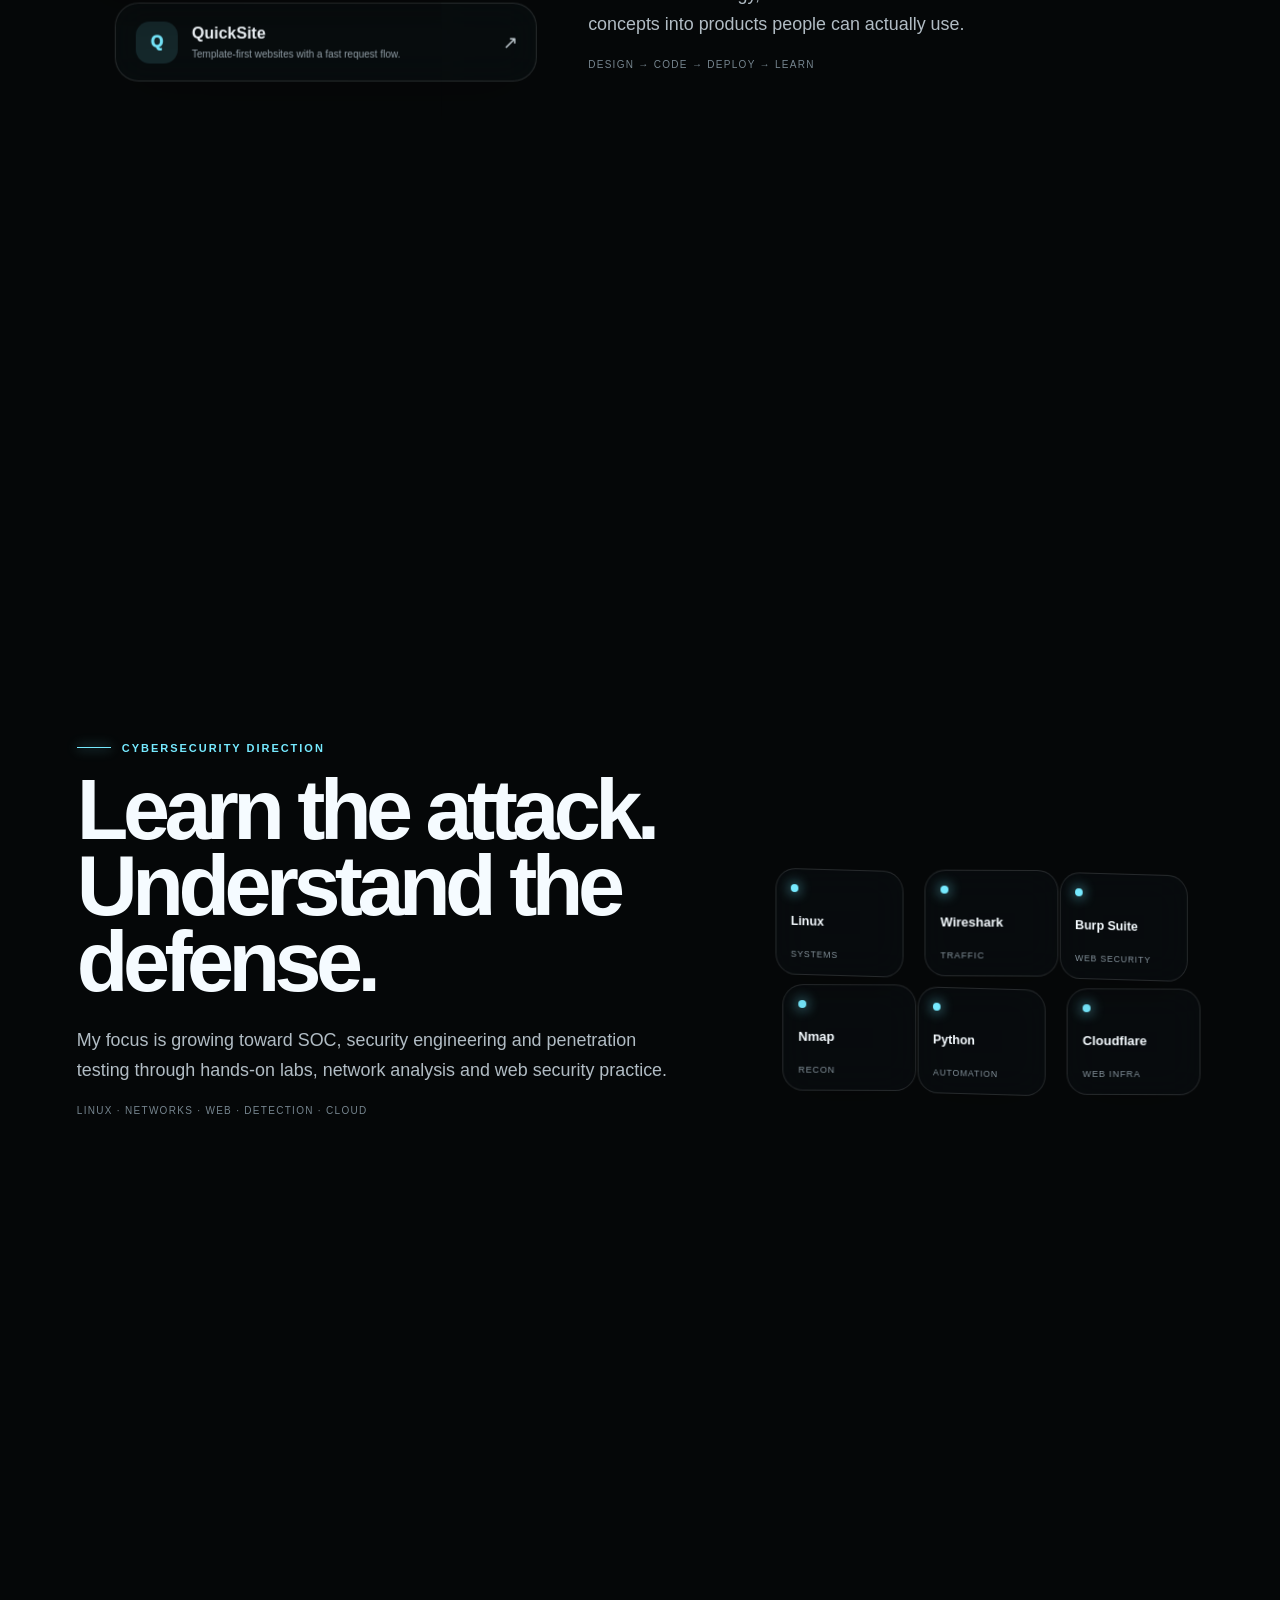
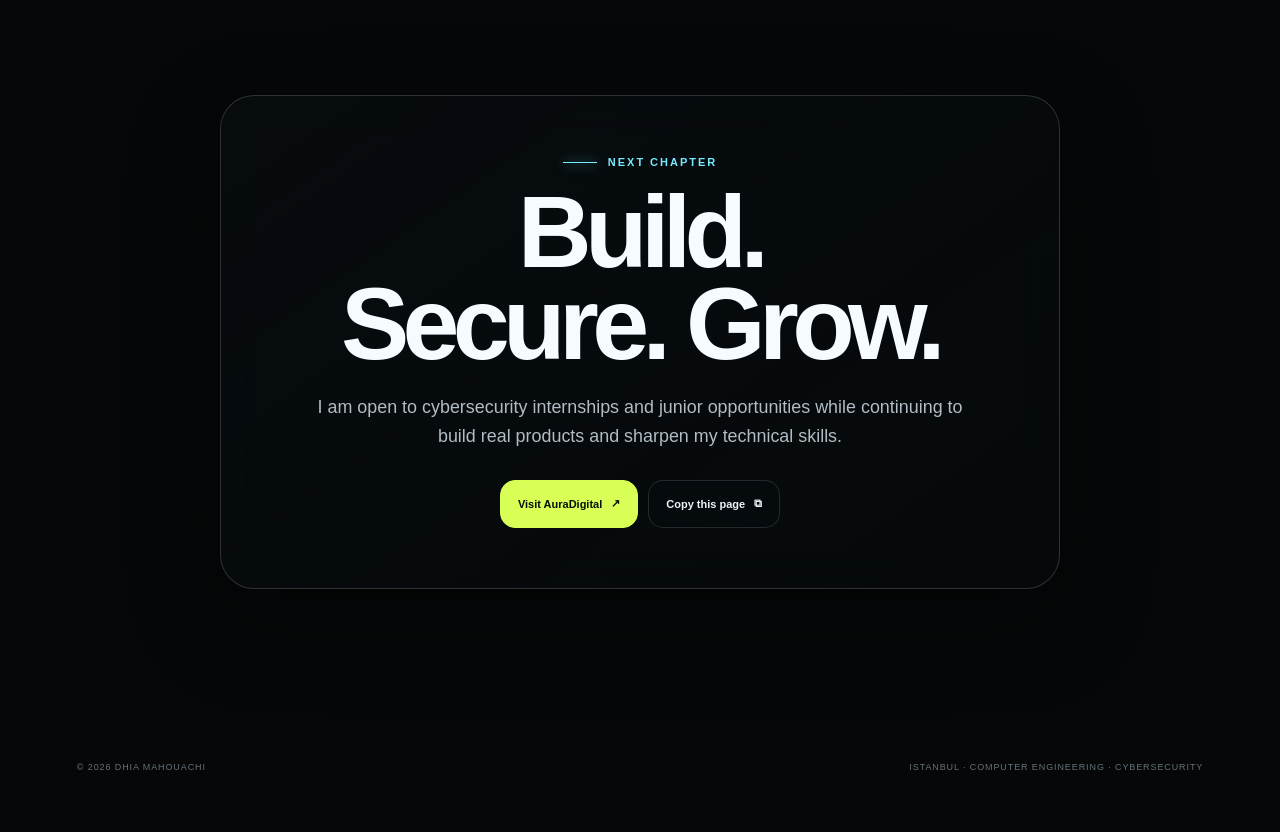
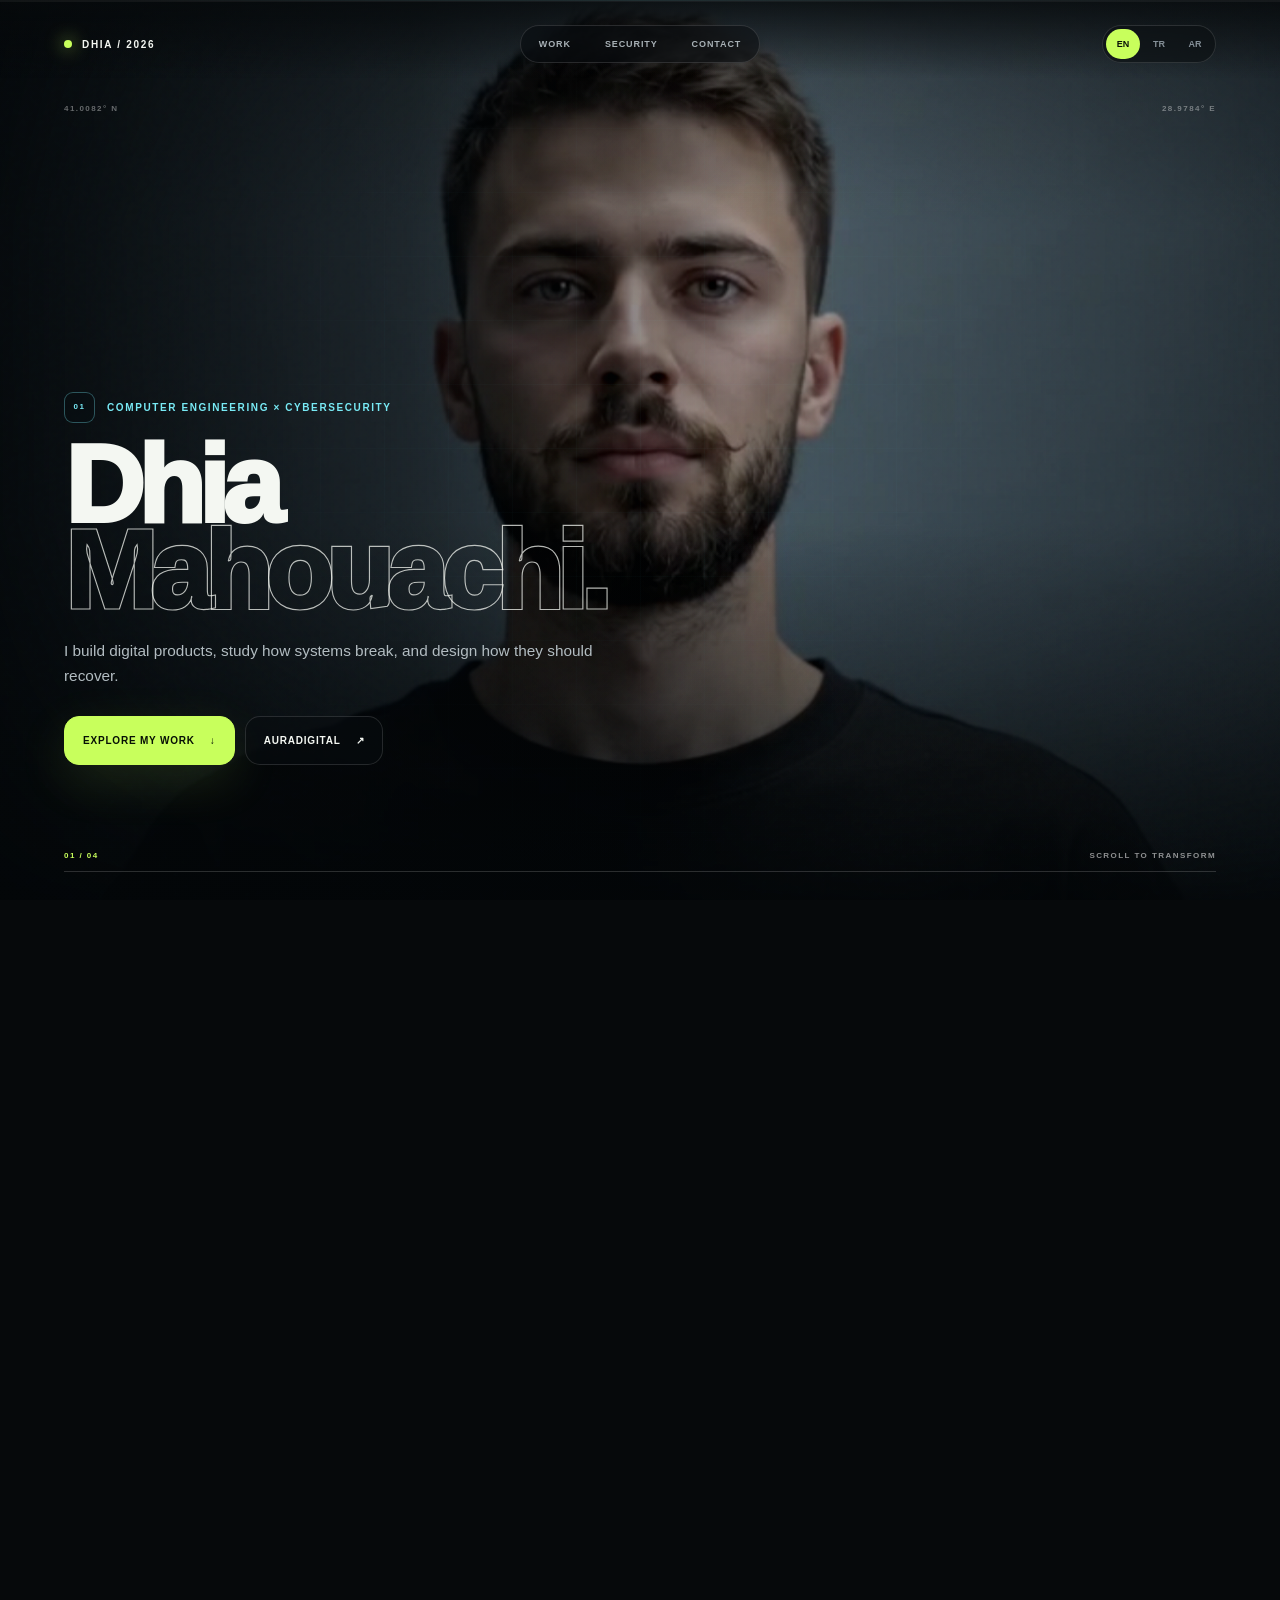
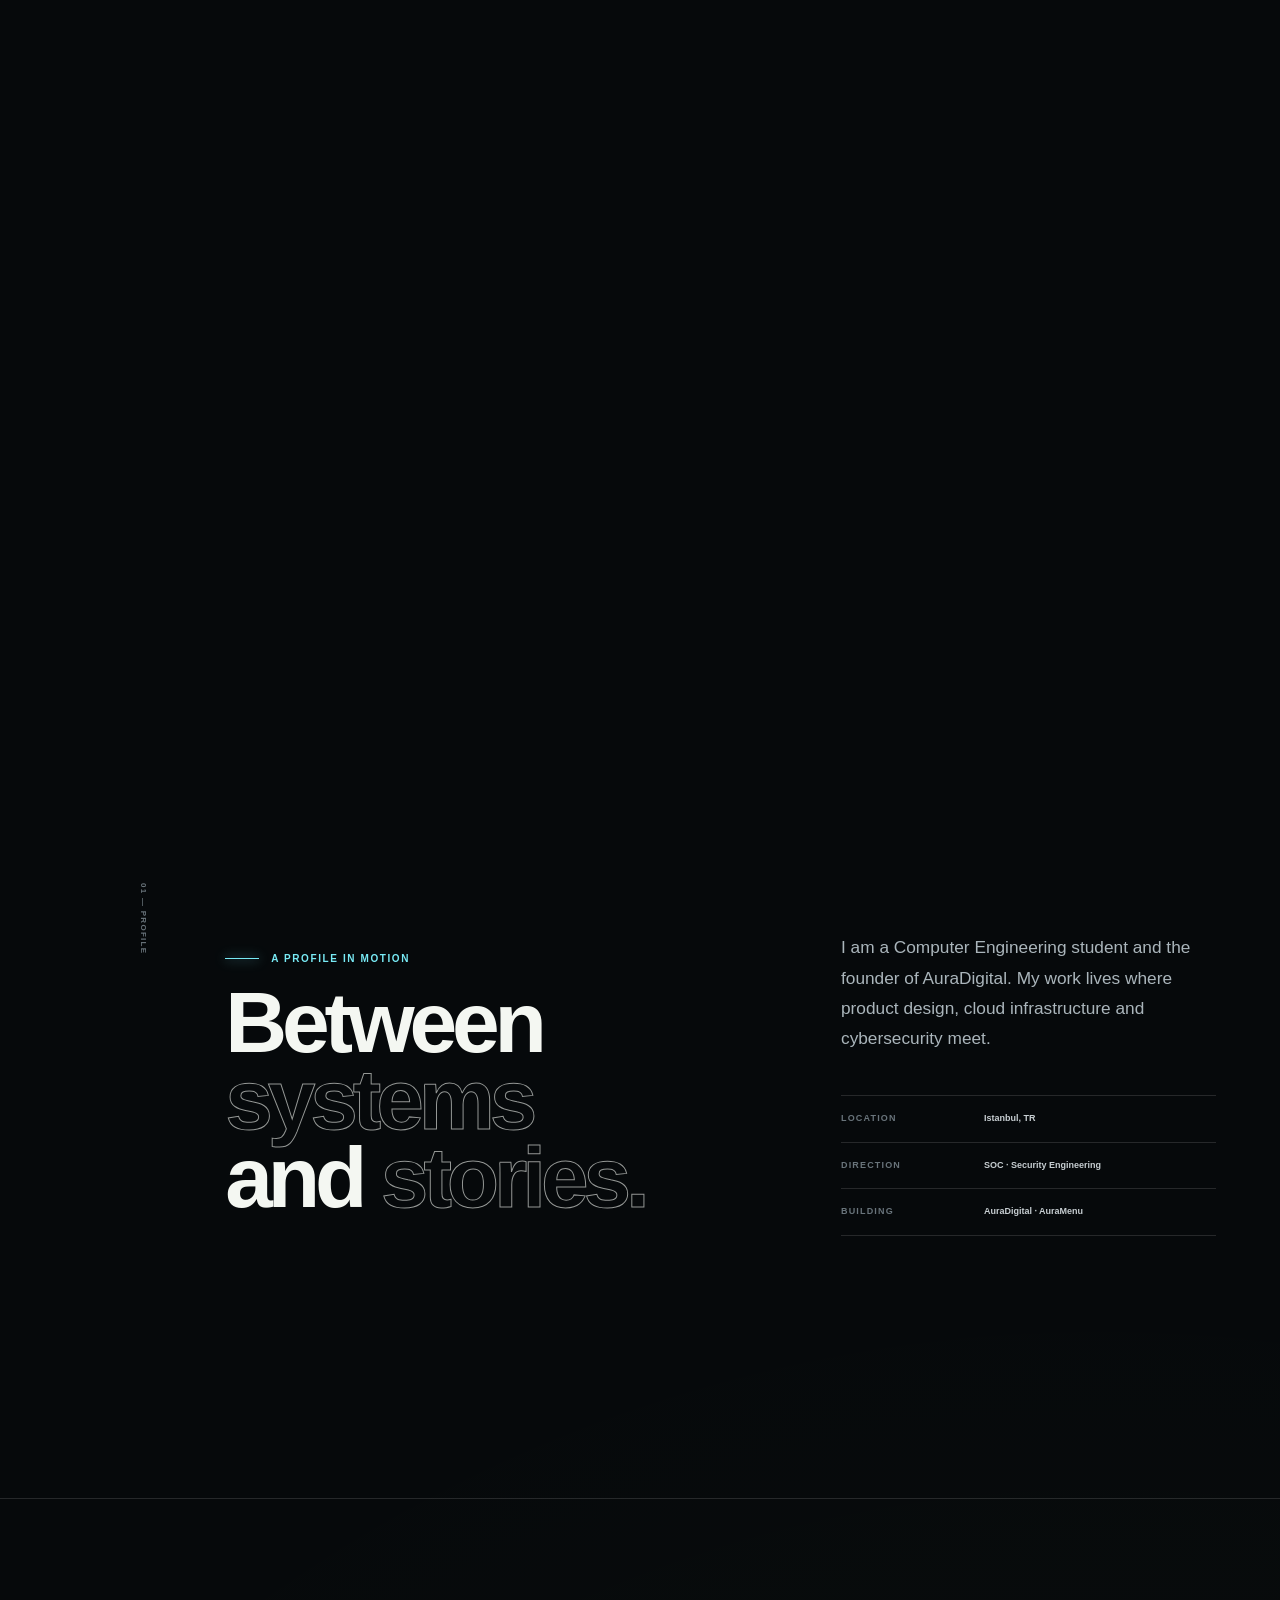
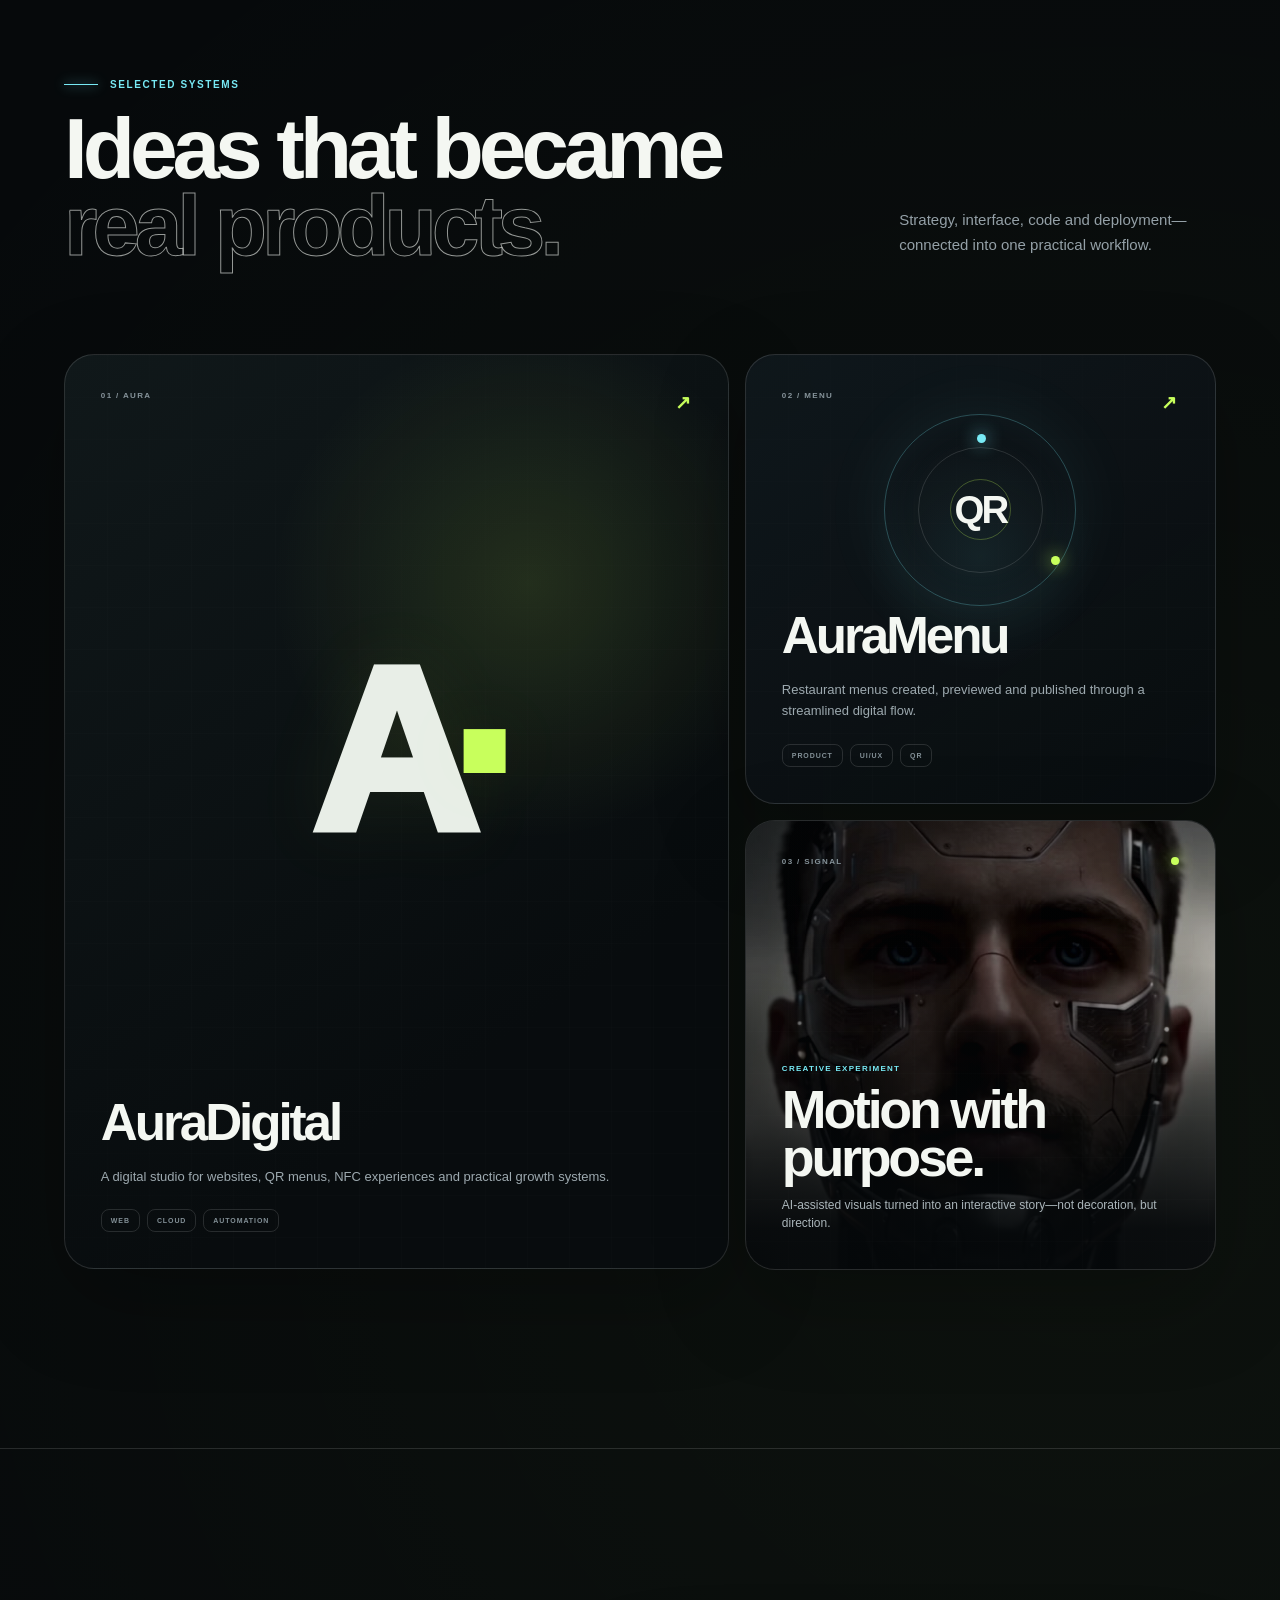
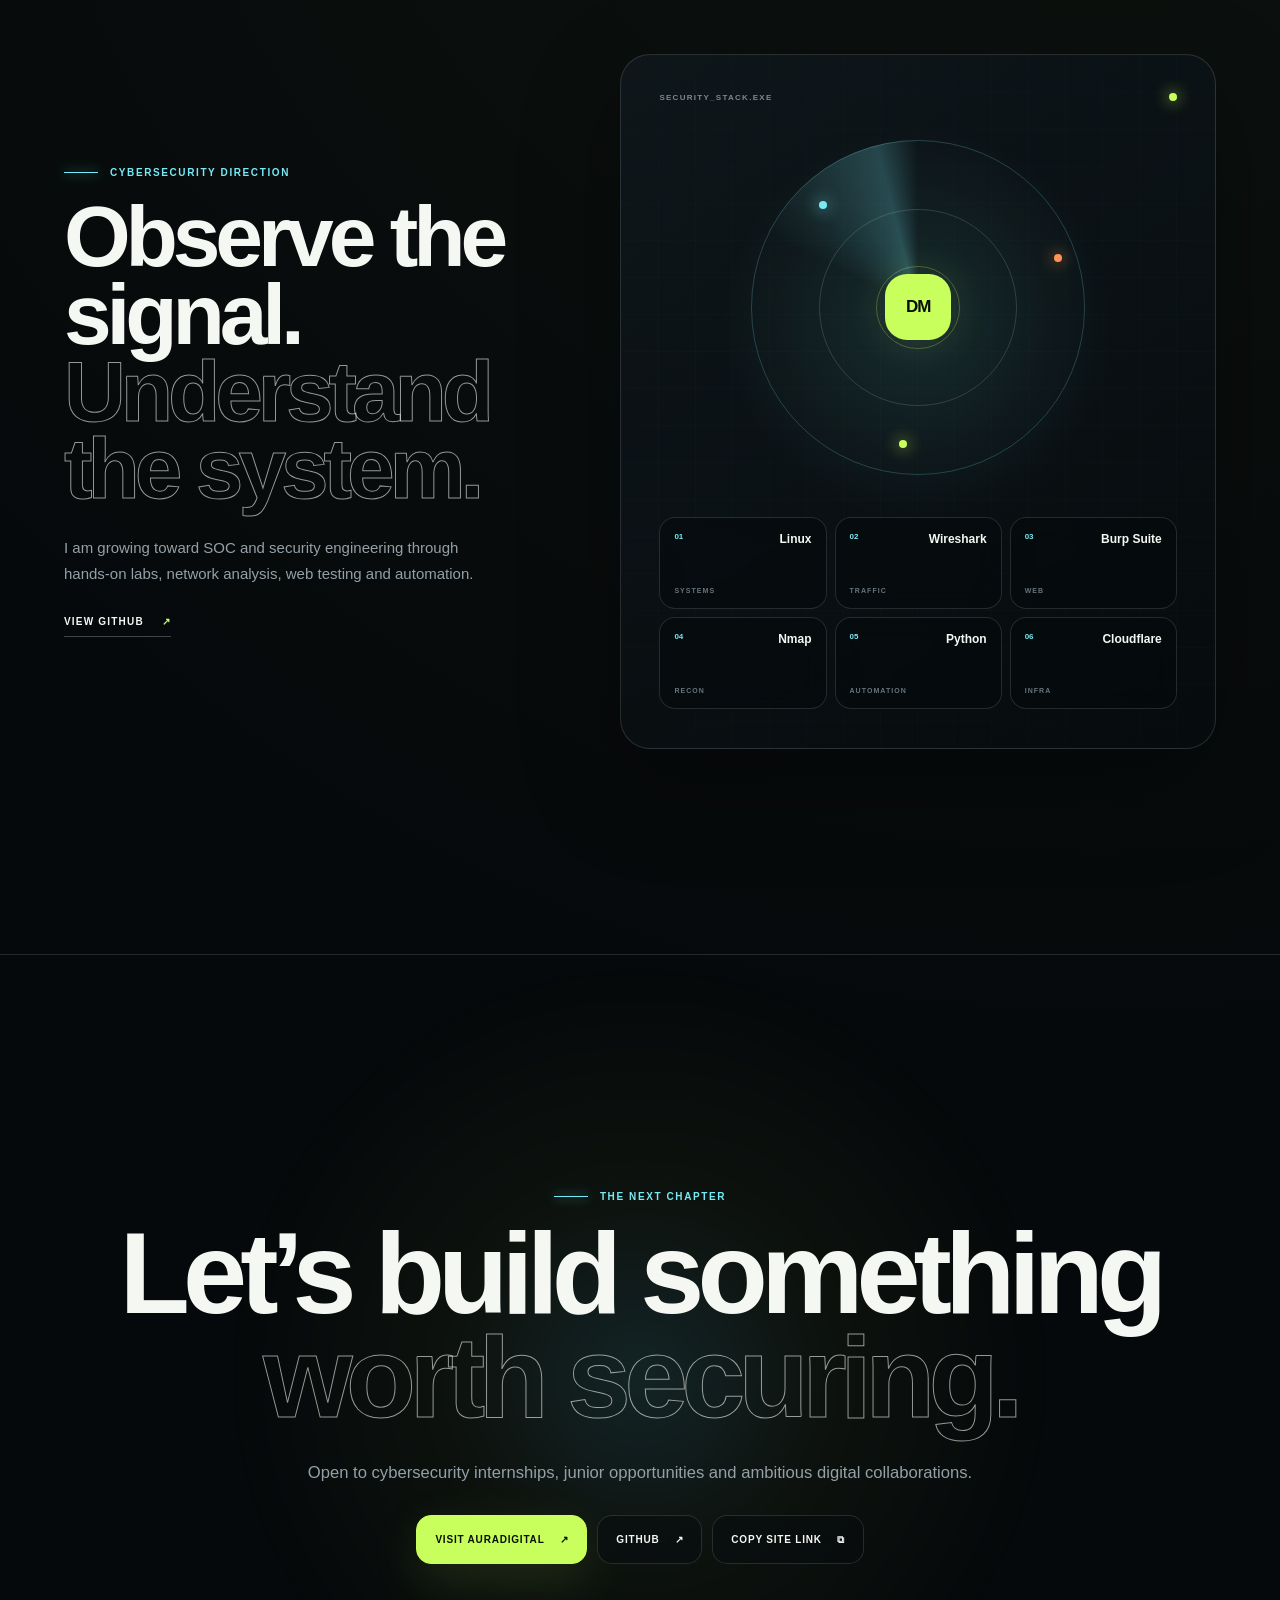
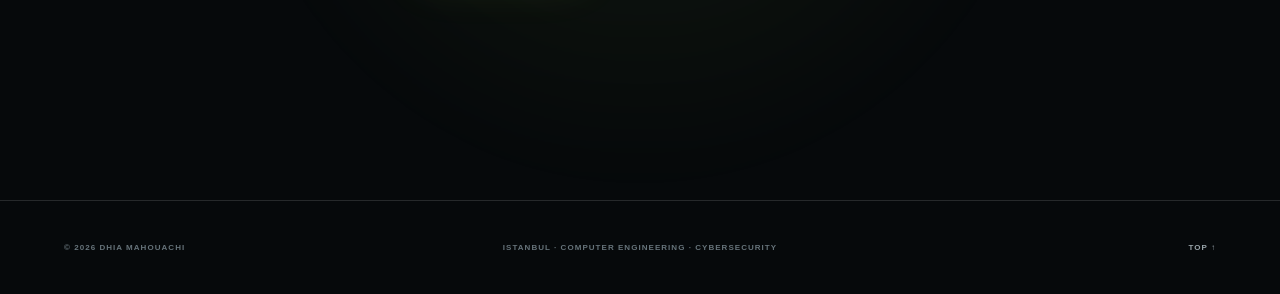
